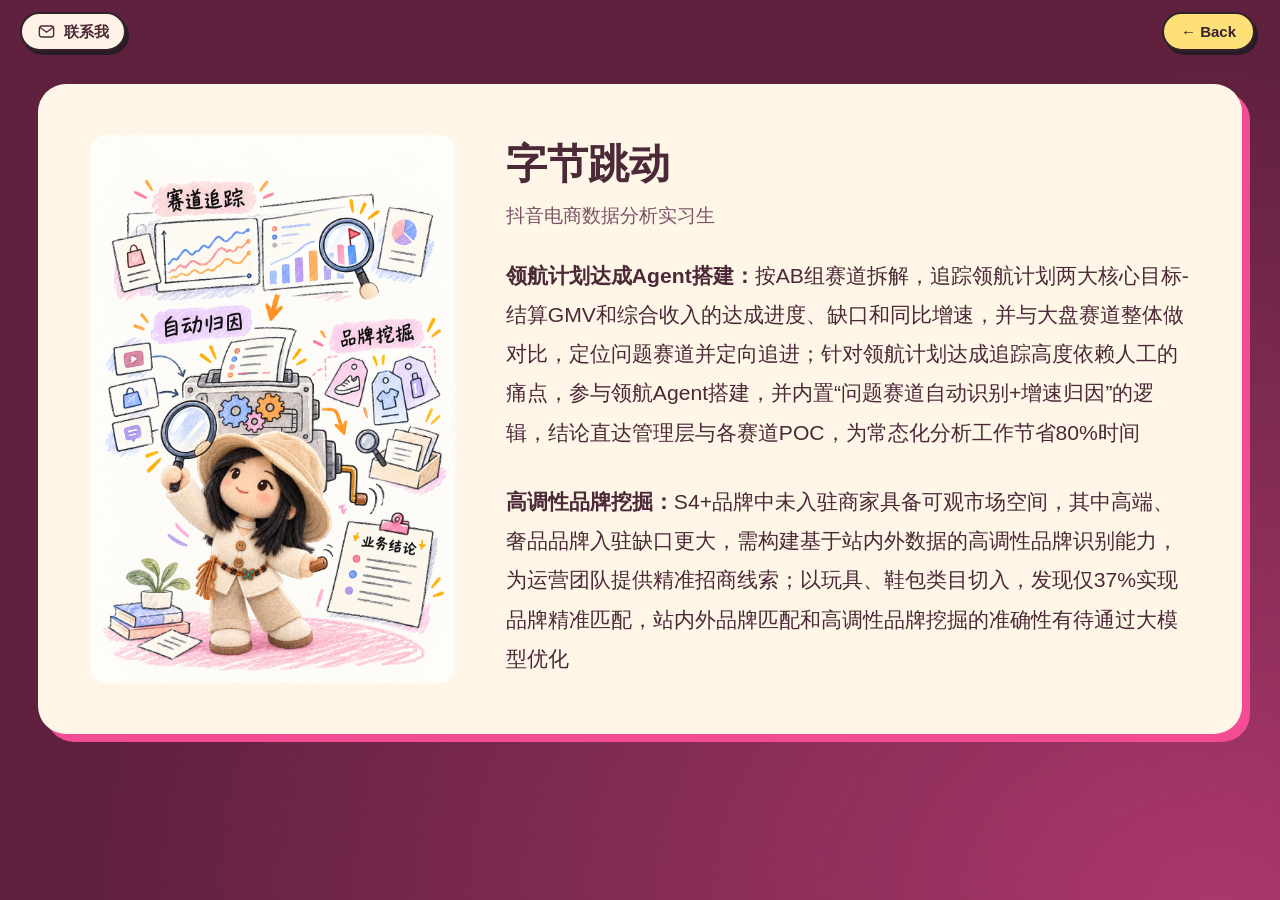
==== experience-bytedance.html @ c215eeec "Publish public portfolio website" ====
<!doctype html>
<html lang="zh-CN"><head><meta charset="utf-8"><meta name="viewport" content="width=device-width, initial-scale=1"><meta name="theme-color" content="#1d2440"><meta name="description" content="王艺潞在字节跳动的实习经历：抖音电商 · 数据分析实习生。"><title>字节跳动 · 过往实习 · 王艺潞</title><link rel="stylesheet" href="styles.css"><link rel="stylesheet" href="opening.css"><link rel="stylesheet" href="internships.css"><link rel="stylesheet" href="experience-cards.css"><link rel="stylesheet" href="illustrations.css"><link rel="stylesheet" href="journey.css"><script src="app.js?v=pink-final" defer></script><link rel="stylesheet" href="pink-theme.css?v=detail-one-screen">
  <link rel="stylesheet" href="contact.css?v=letters">
  <link rel="stylesheet" href="responsive.css">
  <script src="contact.js?v=letters" defer></script>
<link rel="stylesheet" href="detail-simple.css?v=resume-only">
</head>
<body class="experience-detail-page" data-current-section="internships" data-company="byte"><a class="island-back" href="index.html#internships" aria-label="Back：返回实习总览">← Back</a><a class="skip-link" href="#main">跳到主要内容</a>
<svg class="svg-library" xmlns="http://www.w3.org/2000/svg" aria-hidden="true"><defs>
    <symbol id="curious-star" viewBox="0 0 310 310"><path d="m150 18 30 55 58-25-13 62 59 22-51 36 26 58-64-4-22 62-35-52-59 28 2-65-62-22 54-35-25-61 65 5Z" fill="#f58540" stroke="#f9fcf4" stroke-width="12" stroke-linejoin="round"/><g fill="#f9fcf4"><ellipse cx="119" cy="133" rx="22" ry="27"/><ellipse cx="180" cy="133" rx="22" ry="27"/></g><g class="sticker-pupils" fill="#1d2440"><ellipse cx="122" cy="136" rx="10" ry="15"/><ellipse cx="177" cy="136" rx="10" ry="15"/></g><path d="M122 181q28 28 57-3" fill="none" stroke="#1d2440" stroke-width="7" stroke-linecap="round"/><path d="m97 173 9 3m89-3 9-3" stroke="#ed6964" stroke-width="8" stroke-linecap="round"/></symbol>
    <symbol id="icon-mail" viewBox="0 0 32 32"><rect x="5" y="8" width="22" height="17" rx="3"/><path d="m6 10 10 8 10-8"/></symbol>
    <symbol id="icon-file" viewBox="0 0 32 32"><path d="M9 4h10l6 6v18H9Z"/><path d="M19 4v7h6M13 17h8m-8 5h8"/></symbol>
    <symbol id="icon-idea" viewBox="0 0 100 100"><path d="M32 57C9 26 38 6 56 12c31 9 27 35 12 47l-5 13H40Z" fill="#f58540" stroke="#1d2440" stroke-width="5"/><path d="M40 78h24m-21 9h18M9 15l10 8M82 9l-7 12M86 44h12" stroke="#1d2440" stroke-width="5" stroke-linecap="round"/></symbol>
    <symbol id="icon-build" viewBox="0 0 100 100"><rect x="10" y="12" width="80" height="62" rx="12" fill="#c8c4f3" stroke="#1d2440" stroke-width="5"/><path d="M15 28h70M27 20h1m9 0h1m9 0h1M40 82h20m-10-8v8" stroke="#1d2440" stroke-width="5" stroke-linecap="round"/><path d="m38 42-12 10 12 10m24-20 12 10-12 10" fill="none" stroke="#1d2440" stroke-width="5" stroke-linecap="round" stroke-linejoin="round"/></symbol>
    <symbol id="icon-outside" viewBox="0 0 100 100"><circle cx="50" cy="50" r="37" fill="#ff9bb4" stroke="#1d2440" stroke-width="5"/><path d="m62 26-3 33-33 15 13-33Z" fill="#f9fcf4" stroke="#1d2440" stroke-width="4"/><circle cx="49" cy="50" r="5" fill="#1d2440"/></symbol>
    <symbol id="icon-study" viewBox="0 0 100 100"><path d="M50 27Q29 13 10 24v57q21-10 40 4 21-14 40-4V24Q69 13 50 27Z" fill="#c8c4f3" stroke="#1d2440" stroke-width="5" stroke-linejoin="round"/><path d="M50 27v58M21 36l17 3M21 49l17 3m24-13 17-3M62 52l17-3" stroke="#1d2440" stroke-width="4" stroke-linecap="round"/></symbol>
    <symbol id="icon-briefcase" viewBox="0 0 100 100"><rect x="9" y="28" width="82" height="59" rx="12" fill="#f58540" stroke="#1d2440" stroke-width="5"/><path d="M34 27v-8q0-6 6-6h20q6 0 6 6v8M11 48q39 23 78 0" fill="none" stroke="#1d2440" stroke-width="5" stroke-linejoin="round"/><rect x="42" y="48" width="16" height="19" rx="4" fill="#f9fcf4" stroke="#1d2440" stroke-width="4"/></symbol>
  </defs></svg>

<main id="main"><article class="detail-simple" aria-label="字节跳动实习经历"><figure><img src="assets/internship-illustrations/03-bytedance-portrait-v2.png" alt="毛绒艺潞追踪赛道、自动归因，并将分析转成业务结论" width="1024" height="1536" decoding="async"></figure><section class="detail-resume"><h1>字节跳动</h1><p class="detail-role">抖音电商数据分析实习生</p><ul>
              <li><strong>领航计划达成Agent搭建：</strong>按AB组赛道拆解，追踪领航计划两大核心目标-结算GMV和综合收入的达成进度、缺口和同比增速，并与大盘赛道整体做对比，定位问题赛道并定向追进；针对领航计划达成追踪高度依赖人工的痛点，参与领航Agent搭建，并内置“问题赛道自动识别+增速归因”的逻辑，结论直达管理层与各赛道POC，为常态化分析工作节省80%时间</li>
              <li><strong>高调性品牌挖掘：</strong>S4+品牌中未入驻商家具备可观市场空间，其中高端、奢品品牌入驻缺口更大，需构建基于站内外数据的高调性品牌识别能力，为运营团队提供精准招商线索；以玩具、鞋包类目切入，发现仅37%实现品牌精准匹配，站内外品牌匹配和高调性品牌挖掘的准确性有待通过大模型优化</li>
            </ul></section></article></main></body></html>
---- styles.css ----
:root{--navy:#1d2440;--paper:#f9fcf4;--pink:#ff9bb4;--orange:#f58540;--lavender:#c8c4f3;--ink:#262c45;--font:"PingFang SC","Hiragino Sans GB","Microsoft YaHei",sans-serif;color-scheme:light}
html,body{overflow-x:clip}
*{box-sizing:border-box}html{scroll-behavior:smooth;scroll-padding-top:24px}body{margin:0;background:var(--navy);color:var(--paper);font-family:var(--font);-webkit-font-smoothing:antialiased}body:has(dialog[open]){overflow:hidden}button,input,a{-webkit-tap-highlight-color:transparent}button,input{font:inherit}button,a{touch-action:manipulation}button{cursor:pointer}a{color:inherit;text-decoration:none}button{color:inherit}p,h1,h2,h3{margin:0}button:focus-visible,a:focus-visible,summary:focus-visible,input:focus-visible{outline:3px solid var(--orange);outline-offset:6px}::selection{background:var(--pink);color:var(--navy)}.shell{max-width:1440px;margin-inline:auto;padding-inline:6%}.skip-link{position:fixed;top:-80px;left:16px;z-index:1000;padding:12px 20px;color:var(--navy);background:var(--paper)}.skip-link:focus{top:16px}.header{height:110px;display:flex;align-items:center;justify-content:space-between;position:relative;z-index:10}.wordmark{font-size:32px;font-weight:850;letter-spacing:-2px;display:flex;align-items:center;gap:9px}.wordmark span{display:inline-block;color:var(--pink);font-size:41px;line-height:1}.desktop-nav{display:flex;align-items:center;gap:40px;font-size:15px}.desktop-nav>a:not(.nav-contact){padding:10px 0;border-bottom:1px solid transparent}.desktop-nav>a:not(.nav-contact):hover{border-color:currentColor}.nav-contact{border:1px solid #f9fcf466;border-radius:100px;padding:13px 22px;display:flex;align-items:center;gap:23px}.nav-contact:hover{color:var(--navy);background:var(--paper)}.nav-contact span{font-size:22px;line-height:1}.menu-toggle{display:none;width:46px;height:46px;border:1px solid #f9fcf466;border-radius:50%;background:transparent;align-items:center;justify-content:center;flex-direction:column;gap:6px}.menu-toggle span{height:2px;width:18px;background:var(--paper)}
.hero{min-height:700px;position:relative;display:grid;grid-template-columns:1.35fr 1fr;align-items:center;padding-top:52px;padding-bottom:92px;column-gap:25px}.hero-copy{position:relative;z-index:2}.hello{font-size:17px;display:flex;align-items:center;gap:16px;margin-bottom:24px}.hello-wave{color:var(--orange);font-size:28px}.hero h1{font-size:clamp(62px,8.7vw,125px);font-weight:850;line-height:1.18;letter-spacing:-.07em;margin-left:-.04em}.headline-line{display:block;overflow:hidden;padding-bottom:.04em}.headline-line>span{display:block;animation:headline-enter .85s cubic-bezier(.2,.75,.2,1) both}.headline-line:nth-child(2)>span{animation-delay:.1s}.hero-description{font-size:19px;line-height:1.85;margin-top:30px;color:#f9fcf4bf}.hero-next{display:inline-flex;align-items:center;gap:17px;font-size:14px;margin-top:31px}.round-arrow{display:grid;place-items:center;border:1px solid #f9fcf466;border-radius:50%;width:45px;height:45px;font-size:24px;transition:background .2s,color .2s}.hero-next:hover .round-arrow{background:var(--pink);color:var(--navy);border-color:var(--pink)}.hero-art{position:relative;height:520px;isolation:isolate;--mx:0px;--my:0px;transform:translate(var(--mx),var(--my));transition:transform .3s ease-out}.portrait-blob{position:absolute;inset:20px 12px 18px 3px;border-radius:49% 48% 43% 47% / 42% 42% 54% 56%;background:var(--pink);overflow:hidden;transform:rotate(-7deg);animation:portrait-enter 1.1s cubic-bezier(.2,.75,.2,1) both}.portrait-blob img{width:100%;height:100%;object-fit:cover;object-position:50% 62%;filter:grayscale(1) contrast(1.05);mix-blend-mode:multiply;transform:scale(1.04) rotate(4deg)}.thought-bubble{position:absolute;top:-6px;right:-9px;background:var(--paper);color:var(--navy);border:0;padding:19px 25px 15px;min-width:218px;text-align:center;transform:rotate(8deg);border-radius:45% 44% 40% 40% / 42% 43% 48% 50%;box-shadow:5px 6px 0 #10172e18;z-index:3;transition:transform .25s}.thought-bubble:after{content:"";position:absolute;left:35px;bottom:-12px;border-top:21px solid var(--paper);border-right:22px solid transparent;transform:rotate(12deg)}.thought-bubble:hover{transform:rotate(2deg) scale(1.03)}#thought-text{font-size:21px;font-weight:750;display:block;white-space:nowrap}.bubble-hint{font-size:10px;display:block;margin-top:7px;opacity:.55}.thought-bubble.pop{animation:bubble-pop .4s ease}.hand-arrow{position:absolute;left:-50px;top:72px;width:115px;height:100px;color:var(--pink);z-index:-1;transform:rotate(12deg)}.hero-spark{position:absolute;bottom:7px;left:-44px;width:132px;height:132px;color:var(--orange);transform:rotate(-9deg)}.portrait-caption{position:absolute;right:10px;bottom:-16px;font-size:13px;transform:rotate(-6deg);color:#f9fcf4af}.hero-side-note{position:absolute;right:24px;top:50%;writing-mode:vertical-rl;font-size:11px;letter-spacing:3px;color:#f9fcf460}.ticker{background:var(--pink);color:var(--navy);overflow:hidden;transform:rotate(-2.1deg) scale(1.015);position:relative;z-index:3;margin:0 -0px}.ticker-track{display:flex;width:max-content;animation:ticker 34s linear infinite}.ticker-track>span{display:flex;gap:44px;align-items:center;white-space:nowrap;padding:19px 22px;font-size:28px;font-weight:750;letter-spacing:.04em}.ticker i{font-style:normal;font-size:33px;line-height:1}
.thinking{background:var(--paper);color:var(--navy);padding:115px 0 105px;margin-top:-24px;position:relative}.thinking-intro{position:relative;margin-bottom:78px;padding-right:145px}.section-note{font-size:14px;margin-bottom:28px;color:#1d2440a8}.thinking-intro h2{font-size:clamp(38px,5vw,68px);font-weight:750;line-height:1.3;letter-spacing:-.055em}.question-mark{display:inline-block;transform:rotate(12deg);color:var(--orange)}.intro-doodle{position:absolute;right:55px;top:20px;width:130px;height:130px;color:var(--orange)}.case{display:grid;grid-template-columns:1fr 1fr;gap:8%;align-items:start}.case-playground{background:var(--pink);border-radius:35px 35px 130px 35px;padding:38px 36px 36px;position:relative;transform:rotate(-1.5deg)}.case-name{display:flex;align-items:center;gap:9px;flex-wrap:wrap}.case-flower{font-size:29px;line-height:1}.case-name h3{font-size:26px;font-weight:850;letter-spacing:-1px}.case-subtitle{display:block;flex-basis:100%;font-size:12px;margin:4px 0 0 36px}.wish{margin:31px 0 27px;font-size:clamp(16px,1.65vw,23px);font-weight:650;letter-spacing:-.05em;white-space:nowrap}.wish>span{font-size:32px;font-weight:850;vertical-align:-4px;margin-inline:3px}.demo-controls{background:#f9fcf4ab;padding:22px 22px 6px;border-radius:15px}.budget-label{display:flex;align-items:center;justify-content:space-between;font-size:13px;margin-bottom:16px}.budget-label strong{font-size:28px;letter-spacing:-1px}.unit{font-size:12px;font-weight:500;letter-spacing:0}input[type=range]{width:100%;height:5px;display:block;appearance:none;-webkit-appearance:none;background:linear-gradient(to right,var(--navy) 33.33%,#1d24402b 33.33%);border-radius:20px;cursor:ew-resize;margin:12px 0}input[type=range]::-webkit-slider-thumb{appearance:none;width:20px;height:20px;border-radius:50%;background:var(--navy);border:3px solid var(--paper)}input[type=range]::-moz-range-thumb{width:14px;height:14px;border-radius:50%;background:var(--navy);border:3px solid var(--paper)}.budget-scale{display:flex;justify-content:space-between;font-size:10px;color:#1d24408c;margin-top:14px}.weather-switch{display:flex;align-items:center;justify-content:space-between;min-height:65px;margin-top:13px;border-top:1px solid #1d244025;position:relative;cursor:pointer;font-size:12px}.weather-switch>span:first-child>span{font-size:19px;vertical-align:-1px;margin-right:5px}.weather-switch input{position:absolute;right:0;opacity:0;width:40px;height:24px;margin:0}.switch-track{width:37px;height:22px;display:block;background:#1d244033;border-radius:20px;position:relative;pointer-events:none}.switch-track:before{content:"";height:16px;width:16px;border-radius:50%;background:var(--paper);position:absolute;left:3px;top:3px;transition:transform .2s}.weather-switch input:checked+.switch-track{background:var(--navy)}.weather-switch input:checked+.switch-track:before{transform:translateX(15px)}.weather-switch input:focus-visible+.switch-track{outline:3px solid var(--orange);outline-offset:3px}.route{display:flex;flex-direction:column;position:relative;min-height:201px;margin-top:25px;gap:17px}.route:before{content:"";position:absolute;top:16px;bottom:18px;left:17px;border-left:1.5px dashed #1d244066}.route-stop{display:flex;align-items:center;gap:15px;position:relative}.stop-symbol{background:var(--navy);color:var(--paper);height:36px;width:36px;flex:none;display:grid;place-items:center;border-radius:50%;font-size:17px}.stop-info{display:flex;justify-content:space-between;align-items:center;flex:1;gap:5px}.stop-info strong{font-size:14px;font-weight:650}.stop-info span{font-size:11px;white-space:nowrap;color:#1d2440b3}.route-updated{animation:route-update .35s ease-out}.route-result{display:inline-block;background:var(--navy);color:var(--paper);font-size:11px;padding:10px 14px;border-radius:50px;margin-top:1px;line-height:1.6}.demo-note{font-size:10px;line-height:1.8;color:#1d244099;margin-top:19px;max-width:290px}.case-story{padding:4px 0}.case-context{font-size:12px;color:#1d24408c;margin-bottom:20px}.case-story>h3{font-size:clamp(32px,3.4vw,46px);font-weight:750;line-height:1.28;letter-spacing:-.06em;margin-bottom:25px}.case-summary{font-size:14px;color:#1d2440b3;line-height:1.95;max-width:430px}.story-steps{margin:27px 0 28px}.story-steps details{border-bottom:1px solid #1d244028}.story-steps summary{display:flex;align-items:center;gap:13px;min-height:62px;list-style:none;cursor:pointer;font-size:15px;font-weight:650}.story-steps summary::-webkit-details-marker{display:none}.step-dot{width:9px;height:9px;background:var(--orange);border-radius:50%;flex:none}.story-steps details:nth-child(2) .step-dot{background:#ab95d6}.story-steps details:nth-child(3) .step-dot{background:#ea7b9a}.expand-icon{position:relative;width:14px;height:14px;margin-left:auto}.expand-icon:before,.expand-icon:after{content:"";position:absolute;background:var(--navy);top:6px;left:0;width:14px;height:1.5px}.expand-icon:after{transform:rotate(90deg);transition:transform .2s}details[open] .expand-icon:after{transform:rotate(0)}.detail-body{padding:0 16px 23px 22px;font-size:12px;line-height:1.9;color:#1d2440ad}.detail-body p+p{margin-top:13px}.detail-takeaway{border-left:2px solid var(--orange);padding-left:12px}.text-link{display:inline-flex;gap:36px;align-items:center;font-size:13px;border-bottom:1px solid var(--navy);padding-bottom:7px}.text-link span{font-size:20px}.draft-note{font-size:10px;line-height:1.8;color:#1d244080;margin-top:20px}
.outside{padding-top:90px;padding-bottom:85px}.outside-heading{display:flex;justify-content:space-between;align-items:end;margin-bottom:42px}.outside-heading h2{font-size:clamp(33px,4.1vw,56px);font-weight:750;line-height:1.3;letter-spacing:-.05em}.outside-heading p{font-size:13px;line-height:1.8;color:#f9fcf499;padding-bottom:7px}.interest-list{display:grid;grid-template-columns:1.15fr 1fr 1fr;gap:22px}.interest{border:0;color:var(--navy);display:flex;align-items:flex-start;flex-direction:column;text-align:left;min-height:265px;padding:21px 25px 25px;border-radius:10px;transition:transform .25s}.interest:hover{transform:translateY(-8px) rotate(1deg)}.interest svg{align-self:center;width:90%;height:145px;margin-bottom:8px}.interest-rowing{background:var(--lavender);transform:rotate(-2deg)}.interest-climb{background:var(--orange);border-radius:100px 100px 10px 10px;transform:rotate(2deg)}.interest-bike{background:var(--pink);transform:rotate(-2deg)}.interest>span{font-size:20px;font-weight:700;letter-spacing:-.7px;white-space:nowrap}.interest small{font-size:10px;display:flex;justify-content:space-between;align-items:center;width:100%;margin-top:12px}.interest small span{font-size:18px}.outside-note{font-size:11px;color:#f9fcf46b;margin-top:29px}
.contact{background:var(--pink);color:var(--navy);padding:57px 0 0;border-radius:45px 45px 0 0}.contact-top{display:flex;justify-content:space-between;align-items:center;font-size:14px}.resume-link{display:flex;align-items:center;gap:32px;border-bottom:1px solid var(--navy);padding-bottom:6px;font-size:12px}.resume-link span{font-size:18px}.contact-main{display:flex;align-items:center;justify-content:space-between;margin-top:36px}.contact-main h2{font-size:clamp(56px,8.9vw,125px);font-weight:850;line-height:1.12;letter-spacing:-.07em}.contact-orb{display:grid;place-items:center;width:160px;height:160px;background:var(--navy);color:var(--pink);border-radius:50%;font-size:90px;line-height:1;transition:transform .25s}.contact-orb:hover{transform:rotate(45deg)}.contact-bottom{display:flex;align-items:center;gap:22px;flex-wrap:wrap;margin:32px 0 60px}.contact-bottom>a{font-size:clamp(16px,2vw,26px);letter-spacing:-.8px}.contact-bottom>button{padding:6px 12px;border:1px solid #1d24404d;border-radius:30px;background:transparent;font-size:10px}.contact-bottom>button:hover{background:var(--navy);color:var(--pink)}.copy-status{font-size:11px}.footer-meta{border-top:1px solid #1d244033;display:flex;align-items:center;justify-content:space-between;gap:16px;padding-block:25px;font-size:10px;color:#1d2440a6}.footer-meta>a:first-child{font-size:15px;font-weight:700;color:var(--navy)}.footer-meta>a:first-child span{margin-left:5px}.footer-meta>a:last-child:hover{text-decoration:underline}
dialog{color:var(--navy);border:0;padding:0}dialog::backdrop{background:#11182dbd;backdrop-filter:blur(6px)}.menu-dialog{width:100%;max-width:none;height:100dvh;max-height:none;background:var(--pink);margin:0}.menu-inner{padding:28px 7%}.menu-top{display:flex;justify-content:space-between;align-items:center;font-size:28px;font-weight:800}.close-dialog{background:none;border:1px solid #1d24405c;border-radius:50%;width:44px;height:44px;display:grid;place-items:center;font-size:31px;font-weight:300;line-height:1}.menu-dialog nav{display:flex;flex-direction:column;gap:30px;margin-top:90px;font-size:38px;font-weight:750;letter-spacing:-2px}.menu-dialog nav a{width:fit-content}.menu-dialog nav a:last-child{font-size:18px;font-weight:500;letter-spacing:0;margin-top:25px}.interest-dialog{max-width:480px;width:calc(100% - 40px);border-radius:20px;background:var(--paper);padding:45px 36px}.interest-dialog .close-dialog{position:absolute;right:18px;top:18px;width:32px;height:32px;font-size:25px}.dialog-flower{display:block;color:var(--orange);font-size:58px;margin-bottom:20px}.interest-dialog h2{font-size:29px;letter-spacing:-1px;margin-bottom:20px}.interest-dialog>p{font-size:14px;line-height:1.9;color:#1d2440bd}.interest-dialog .dialog-note{font-size:11px;color:#1d244077;margin-top:25px}
@keyframes headline-enter{from{transform:translateY(110%)}to{transform:translateY(0)}}@keyframes portrait-enter{from{opacity:0;transform:rotate(4deg) scale(.9)}to{opacity:1;transform:rotate(-7deg) scale(1)}}@keyframes ticker{to{transform:translateX(-33.33333%)}}@keyframes bubble-pop{50%{transform:rotate(0deg) scale(1.07)}}@keyframes route-update{from{opacity:.3;transform:translateY(6px)}to{opacity:1;transform:translateY(0)}}
@media(min-width:1440px){.hero{min-height:760px}.hero-art{height:555px}.portrait-blob{inset:20px 20px 18px}.hero-side-note{right:20px}.thinking{padding-top:135px}}
@media(max-width:1050px){.shell{padding-inline:5%}.header{height:90px}.desktop-nav{gap:26px}.hero{grid-template-columns:1.3fr 1fr;min-height:610px;padding-top:45px;padding-bottom:75px;gap:15px}.hero h1{font-size:8.6vw}.hero-art{height:430px}.hero-description{font-size:16px}.thought-bubble{top:0;right:-4px;min-width:180px;padding:17px 19px 13px}#thought-text{font-size:17px}.bubble-hint{font-size:9px}.hero-spark{width:105px;height:105px;left:-23px}.hero-side-note{display:none}.hand-arrow{width:90px;left:-30px}.portrait-caption{font-size:11px;right:0}.case{gap:6%}.case-playground{padding:30px 25px 30px;border-bottom-right-radius:90px}.case-subtitle{font-size:10px}.case-summary{font-size:13px}.thinking-intro{margin-bottom:60px}.interest-list{gap:18px}.interest{padding:17px 19px 20px;min-height:230px}.interest svg{height:125px}.interest>span{font-size:17px}.contact-orb{height:135px;width:135px;font-size:78px}}
@media(max-width:760px){.header{height:84px}.wordmark{font-size:27px}.wordmark span{font-size:35px}.desktop-nav{display:none}.menu-toggle{display:flex}.hero{grid-template-columns:1fr;min-height:0;padding-top:32px;padding-bottom:70px}.hello{font-size:13px;margin-bottom:16px;gap:10px}.hello-wave{font-size:23px}.hero h1{font-size:clamp(57px,11.9vw,90px);line-height:1.2;letter-spacing:-.07em}.hero-description{font-size:15px;margin-top:22px;line-height:1.8}.hero-next{margin-top:22px;font-size:12px;gap:12px}.round-arrow{height:38px;width:38px;font-size:20px}.hero-art{height:390px;width:min(80%,340px);margin:47px auto 0;transform:none!important}.portrait-blob{inset:12px 11px 15px 0}.thought-bubble{right:-25px;top:2px}.hero-spark{width:93px;height:93px;left:-28px;bottom:11px}.portrait-caption{font-size:10px;bottom:-10px}.hand-arrow{left:-45px;top:58px}.ticker-track>span{font-size:21px;padding-block:15px;gap:30px}.ticker i{font-size:26px}.thinking{padding-top:95px;padding-bottom:75px;margin-top:-15px}.thinking-intro{padding-right:0;margin-bottom:43px}.section-note{font-size:11px;margin-bottom:20px}.thinking-intro h2{font-size:clamp(32px,7vw,48px);line-height:1.35}.intro-doodle{width:72px;height:72px;right:2px;top:-5px;opacity:.8}.case{grid-template-columns:1fr;gap:45px}.case-playground{max-width:490px;width:96%;margin-inline:auto;padding:28px 28px 30px;transform:rotate(-1deg)}.case-name h3{font-size:26px}.case-subtitle{font-size:11px}.wish{font-size:20px;margin-top:25px}.case-story{padding:0 3%}.case-context{font-size:11px}.case-story>h3{font-size:37px;line-height:1.3;letter-spacing:-.05em}.case-story>h3 br:nth-of-type(1){display:none}.case-summary{font-size:14px;max-width:none}.detail-body{font-size:13px}.story-steps summary{font-size:15px;min-height:63px}.draft-note{font-size:10px}.outside{padding-top:65px;padding-bottom:65px}.outside-heading{display:block;margin-bottom:35px}.outside-heading h2{font-size:36px}.outside-heading p{margin-top:20px;font-size:12px}.outside-heading p br{display:none}.interest-list{grid-template-columns:1fr;gap:25px;padding-inline:4%}.interest{min-height:190px;position:relative;padding:30px 23px;justify-content:end;overflow:hidden}.interest>span{font-size:23px;max-width:55%;white-space:normal;line-height:1.4}.interest small{width:54%;font-size:10px}.interest svg{position:absolute;right:5px;top:8px;width:43%;height:150px;opacity:.8}.interest-climb{border-radius:15px 85px 15px 15px}.outside-note{font-size:10px;padding-left:4%}.contact{padding-top:36px;border-radius:28px 28px 0 0}.contact-top{font-size:11px;gap:15px}.resume-link{font-size:10px;gap:14px;flex:none}.contact-main{margin-top:32px;gap:10px}.contact-main h2{font-size:clamp(51px,11.5vw,80px)}.contact-orb{width:83px;height:83px;font-size:52px;flex:none}.contact-bottom{gap:13px;margin:28px 0 39px}.contact-bottom>a{font-size:17px;letter-spacing:-.5px}.contact-bottom>button{font-size:9px}.copy-status{font-size:10px}.footer-meta{font-size:9px;flex-wrap:wrap;padding-block:20px}.footer-meta>a:first-child{font-size:12px}.footer-meta>span{order:3;flex-basis:100%}.footer-meta>a:last-child{margin-left:auto}.menu-dialog nav{font-size:35px}.interest-dialog{padding:38px 28px}.interest-dialog h2{font-size:25px}}
@media(max-width:360px){.hero h1{font-size:11.7vw}.wish{font-size:17px}.case-playground{padding:25px 20px}.hero-art{height:350px;width:78%}.thought-bubble{min-width:170px;right:-35px}#thought-text{font-size:16px}.contact-main h2{font-size:46px}.contact-orb{width:69px;height:69px;font-size:43px}.thinking-intro h2{font-size:30px}.intro-doodle{width:55px;height:55px}.stop-info strong{font-size:12px}.stop-info span{font-size:10px}.interest>span{font-size:20px}}
@media(prefers-reduced-motion:reduce){html{scroll-behavior:auto}*,*:before,*:after{animation:none!important;transition:none!important}.hero-art{transform:none!important}}
---- opening.css ----
/* The opening and full-screen directory follow the supplied visual references. */
.sr-only{position:absolute!important;width:1px;height:1px;padding:0;margin:-1px;overflow:hidden;clip:rect(0,0,0,0);white-space:nowrap;border:0}
.svg-library{position:absolute;width:0;height:0;overflow:hidden}
.header{height:114px;max-width:none;padding-inline:2.2%;gap:20px}
.wordmark{display:block;font-family:Arial,"PingFang SC",sans-serif;font-size:43px;line-height:1;font-weight:850;letter-spacing:-2.5px;color:var(--pink)}
.header-actions{display:flex;align-items:center;gap:13px}
.menu-toggle,.menu-close{display:flex;align-items:center;justify-content:center;flex-direction:column;flex:none;gap:4px;width:57px;height:57px;background:var(--paper);color:var(--navy);border:0;border-radius:50%}
.menu-toggle span{width:16px;height:2px;background:var(--navy)}
.menu-toggle:hover{transform:rotate(90deg)}
.menu-toggle,.menu-close,.nav-resume{transition:transform .25s,background .25s}
.nav-resume{display:grid;place-items:center;min-width:146px;height:57px;padding:0 28px;border-radius:100px;background:var(--paper);color:var(--navy);font-size:17px;font-weight:650;letter-spacing:-.6px}
.nav-resume:hover{background:var(--pink);transform:rotate(-3deg)}
.hero{display:block;position:relative;min-height:600px;height:calc(100svh - 114px);padding:0;margin:0;overflow:hidden}
.hero-stage{position:absolute;inset:0 0 90px;display:grid;place-items:center;isolation:isolate}
.hero h1{font-family:Arial,"Helvetica Neue",sans-serif;font-weight:800;font-size:clamp(200px,28vw,530px);letter-spacing:-.085em;line-height:1;margin:0 0 0 -.06em;color:var(--pink);transform:rotate(-2deg);user-select:none;animation:about-enter .85s cubic-bezier(.2,.8,.2,1) both}
.sticker-button{position:absolute;left:54%;top:50%;width:clamp(230px,27vw,430px);aspect-ratio:1;border:0;background:none;padding:0;transform:translate(-50%,-50%) rotate(var(--sticker-lean,-11deg));filter:drop-shadow(0 5px 0 #12182b20);transition:transform .3s ease-out;animation:sticker-enter .85s cubic-bezier(.2,.8,.2,1) both}
.sticker-button:focus-visible{outline-offset:0;border-radius:45%}
.sticker-svg{display:block;width:100%;height:100%;overflow:visible}
.sticker-pupils{transform:translate(var(--eye-x,0px),var(--eye-y,0px))}
.sticker-button.is-waving{animation:sticker-wave .65s ease-in-out}
.sticker-greeting{position:absolute;top:calc(50% - 230px);left:59%;background:var(--paper);color:var(--navy);padding:18px 25px;border-radius:50px;font-size:16px;font-weight:650;transform:translateY(12px) rotate(6deg);opacity:0;pointer-events:none;transition:transform .25s,opacity .25s;max-width:300px;white-space:nowrap}
.sticker-greeting:after{content:"";position:absolute;left:25px;bottom:-14px;border-top:20px solid var(--paper);border-right:20px solid transparent}
.sticker-greeting.is-visible{opacity:1;transform:translateY(0) rotate(6deg)}
.latest-card{position:absolute;left:-16px;bottom:-56px;width:245px;padding:10px;transform:rotate(-12deg);transform-origin:20% 100%;z-index:3;transition:transform .3s}
.latest-card:hover{transform:rotate(-5deg) translateY(-10px)}
.latest-label{display:inline-block;margin:0 0 11px 55px;padding:11px 20px;background:var(--pink);color:var(--navy);border-radius:50px;font-size:14px;font-weight:700}
.latest-caption{display:block;font-size:11px;white-space:nowrap;margin:0 0 13px 36px}
.latest-visual{display:block;position:relative;height:156px;background:var(--lavender);color:var(--navy);border-radius:8px 25px 8px 8px;overflow:hidden;padding:10px 15px}
.latest-visual>svg{display:block;width:100%;height:95px}
.latest-visual>strong{font-size:19px;font-weight:800;display:flex;justify-content:space-between;gap:20px}
.card-fold{position:absolute;right:0;top:0;width:30px;height:30px;background:var(--paper);clip-path:polygon(0 0,100% 100%,0 100%);transform:rotate(180deg);filter:drop-shadow(-4px 3px 2px #1d244055)}
.hero-down{position:absolute;left:50%;bottom:37px;transform:translateX(-50%);width:45px;height:45px;display:grid;place-items:center}
.hero-down svg{width:26px;height:20px;transition:transform .2s}
.hero-down:hover svg{transform:translateY(5px)}
.hero-quick-links{position:absolute;bottom:37px;right:2.2%;display:flex;gap:10px}
.hero-quick-links a{height:49px;width:49px;display:grid;place-items:center;border:1px solid #616c9b88;border-radius:50%;transition:background .2s,color .2s}
.hero-quick-links a:hover{background:var(--pink);color:var(--navy)}
.hero-quick-links svg{height:25px;width:25px;fill:none;stroke:currentColor;stroke-width:1.8;stroke-linecap:round;stroke-linejoin:round}
body .thinking{margin-top:0;padding-top:105px}
#work,#about{scroll-margin-top:40px}

/* Directory: a large sticker on the left, generous linked rows on the right. */
.menu-dialog{background:#292929;color:var(--paper);overflow:hidden;width:100vw;height:100dvh;max-width:none;max-height:none;margin:0;padding:0;isolation:isolate}
.menu-dialog::backdrop{background:#292929}
.menu-header{position:absolute;top:0;left:0;right:0;z-index:5;height:114px;padding:0 2.2%;display:flex;align-items:center;justify-content:space-between;gap:20px}
.menu-close{font-size:32px;font-weight:400;line-height:1;padding:0}
.menu-close:hover{transform:rotate(90deg)}
.menu-character{position:absolute;inset:0 50% 0 0;pointer-events:none;z-index:-1}
.menu-sticker{position:absolute;width:min(57vw,900px);height:auto;left:-13vw;bottom:-20vh;transform:rotate(var(--menu-lean,-28deg));transition:transform .6s cubic-bezier(.2,.8,.2,1)}
.menu-speech{position:absolute;left:14vw;top:18vh;min-width:235px;max-width:300px;padding:30px 32px;border-radius:47% 40% 46% 36% / 42% 49% 40% 51%;background:var(--paper);color:#292929;transform:rotate(-5deg);font-size:22px;font-weight:750;text-align:center;white-space:nowrap}
.menu-speech:after{content:"";position:absolute;left:30px;bottom:-20px;border-top:30px solid var(--paper);border-right:28px solid transparent;transform:rotate(12deg)}
.menu-dialog .menu-navigation{position:relative;display:block;margin:130px 4.5% 100px 47%;padding:0;font-size:inherit;font-weight:inherit;letter-spacing:normal}
.menu-navigation .menu-row{position:relative;width:100%;min-height:100px;height:calc((100dvh - 245px)/5);max-height:150px;display:flex;align-items:center;gap:8%;margin:0;padding:0 2% 0 1%;border-top:1px solid #ffffff18;font-weight:700;isolation:isolate}
.menu-navigation .menu-row:last-child{font-size:inherit;letter-spacing:normal;margin:0;border-bottom:1px solid #ffffff18}
.menu-row:before{content:"";position:absolute;inset:1px -4.2% -1px -7%;border-radius:100px;background:var(--paper);z-index:-1;opacity:0;transform:scale(.98,.8) rotate(.5deg);transition:transform .25s,opacity .2s}
.menu-row.is-preview:before{opacity:1;transform:scale(1,1) rotate(.5deg)}
.menu-number{font-size:17px;font-weight:500;color:#b3b3af;flex:none;min-width:40px;transition:color .2s}
.menu-name{font-size:clamp(42px,5vw,90px);letter-spacing:-.065em;line-height:1.2;white-space:nowrap;transition:color .2s,transform .25s}
.menu-row.is-current .menu-name{color:var(--pink)}
.menu-row.is-preview .menu-name{color:var(--pink);transform:translateX(5px)}
.menu-row.is-preview .menu-number{color:var(--navy)}
.menu-object{position:absolute;right:0;top:50%;width:clamp(90px,10vw,160px);height:clamp(90px,10vw,160px);transform:translate(8%,-50%) rotate(12deg) scale(.7);opacity:0;z-index:-1;overflow:visible;transition:opacity .2s,transform .3s cubic-bezier(.2,.8,.2,1)}
.menu-row.is-preview .menu-object{transform:translate(8%,-50%) rotate(12deg) scale(1);opacity:1}
.menu-object-star{width:130px;height:130px}
.menu-download{display:grid;place-items:center;margin-left:auto;margin-right:0;border:1px solid #ffffff55;border-radius:50%;width:56px;height:56px;font-size:32px;font-weight:400}
.menu-row.is-preview .menu-download{border-color:#1d244055;color:var(--navy)}
.menu-footer{position:absolute;left:47%;right:4.5%;bottom:27px;display:flex;align-items:center;justify-content:space-between;gap:15px;font-size:11px;color:#a2a29e}
.menu-footer a:hover{color:var(--pink)}
.menu-dialog[open] .menu-row{animation:directory-enter .45s cubic-bezier(.2,.8,.2,1) both}
.menu-dialog[open] .menu-row:nth-child(2){animation-delay:.04s}.menu-dialog[open] .menu-row:nth-child(3){animation-delay:.08s}.menu-dialog[open] .menu-row:nth-child(4){animation-delay:.12s}.menu-dialog[open] .menu-row:nth-child(5){animation-delay:.16s}
@keyframes about-enter{from{opacity:0;transform:translateY(30px) rotate(-3deg)}to{opacity:1;transform:translateY(0) rotate(-2deg)}}
@keyframes sticker-enter{from{opacity:0;transform:translate(-50%,-38%) rotate(7deg) scale(.8)}to{opacity:1;transform:translate(-50%,-50%) rotate(-11deg) scale(1)}}
@keyframes sticker-wave{0%,100%{transform:translate(-50%,-50%) rotate(-11deg)}25%{transform:translate(-50%,-55%) rotate(7deg)}60%{transform:translate(-50%,-48%) rotate(-20deg)}}
@keyframes directory-enter{from{opacity:0;transform:translateX(35px)}to{opacity:1;transform:translateX(0)}}

@media(min-width:1700px){.header,.menu-header{height:120px}.hero{height:calc(100svh - 120px)}.wordmark{font-size:54px}.menu-toggle,.menu-close,.nav-resume{height:65px}.menu-toggle,.menu-close{width:65px}.nav-resume{font-size:20px}.menu-dialog .menu-navigation{margin-top:130px}.menu-navigation .menu-row{height:calc((100dvh - 245px)/5)}.hero-stage{bottom:100px}.hero-quick-links a{width:61px;height:61px}.hero-quick-links{bottom:45px;gap:14px}.hero-down{bottom:45px}.latest-card{width:300px;bottom:-50px}.latest-visual{height:180px}.latest-visual>svg{height:110px}}
@media(max-width:1050px){.header,.menu-header{height:95px;padding-inline:3%}.wordmark{font-size:36px}.menu-toggle,.menu-close{width:50px;height:50px}.nav-resume{min-width:125px;height:50px;font-size:15px}.hero{min-height:570px;height:calc(100svh - 95px)}.hero-stage{inset:0 0 70px}.hero h1{font-size:30vw}.sticker-button{width:30vw;min-width:240px}.sticker-greeting{top:calc(50% - 170px);left:55%;font-size:14px}.latest-card{width:210px;bottom:-55px}.latest-visual{height:140px}.latest-visual>svg{height:80px}.latest-label{font-size:12px}.latest-caption{font-size:10px}.hero-quick-links{right:3%;bottom:25px;gap:8px}.hero-quick-links a{height:43px;width:43px}.hero-down{bottom:25px}.menu-dialog .menu-navigation{margin:120px 5% 80px 43%}.menu-navigation .menu-row{height:calc((100dvh - 225px)/5);min-height:86px;gap:6%}.menu-number{font-size:13px;min-width:28px}.menu-name{font-size:5vw}.menu-speech{left:10vw;top:19vh;min-width:190px;max-width:240px;font-size:17px;padding:25px}.menu-sticker{width:65vw;left:-19vw;bottom:-12vh}.menu-footer{left:43%;right:5%;font-size:10px}.menu-download{height:44px;width:44px;font-size:27px}.menu-object{width:105px;height:105px}}
@media(max-width:760px){.header,.menu-header{height:90px;padding-inline:6%}.wordmark{font-size:30px;letter-spacing:-1.7px}.header-actions{gap:8px}.menu-toggle,.menu-close{width:43px;height:43px}.nav-resume{min-width:100px;height:43px;padding:0 18px;font-size:12px}.menu-toggle span{width:14px}.hero{height:calc(100svh - 90px);min-height:540px;padding:0}.hero-stage{inset:0 0 70px}.hero h1{font-size:36vw;letter-spacing:-.09em}.sticker-button{left:53%;top:50%;width:43vw;min-width:170px;max-width:240px}.sticker-greeting{left:35%;top:calc(50% - 145px);font-size:12px;padding:14px 19px;max-width:230px}.latest-card{left:-13px;bottom:-50px;width:170px}.latest-label{font-size:11px;padding:9px 15px;margin-bottom:8px}.latest-caption{font-size:8px;margin-bottom:10px}.latest-visual{height:120px;padding:6px 12px}.latest-visual>svg{height:72px}.latest-visual>strong{font-size:15px}.hero-down{bottom:30px;left:56%;width:32px}.hero-down svg{width:22px}.hero-quick-links{bottom:28px;right:5%;gap:7px}.hero-quick-links a{height:34px;width:34px}.hero-quick-links svg{height:19px;width:19px}.hero-quick-links a:nth-child(2){display:none}body .thinking{padding-top:75px}.menu-dialog .menu-navigation{margin:210px 8% 125px 11%}.menu-navigation .menu-row{height:calc((100dvh - 350px)/5);min-height:67px;max-height:95px;gap:9%;padding-left:3%}.menu-number{font-size:12px;min-width:24px}.menu-name{font-size:clamp(29px,8vw,43px);letter-spacing:-1.6px}.menu-row:before{inset:0 -4% 0 -5%}.menu-object,.menu-object-star{width:82px;height:82px;right:0}.menu-row.is-preview .menu-object{opacity:.7;transform:translate(13%,-50%) rotate(12deg) scale(.95)}.menu-character{inset:0;z-index:-1}.menu-speech{left:10%;top:113px;font-size:15px;min-width:180px;padding:18px 23px;max-width:230px}.menu-speech:after{border-top-width:20px;bottom:-13px;border-right-width:20px}.menu-sticker{width:310px;left:-110px;bottom:-140px;opacity:.9}.menu-footer{left:auto;right:8%;bottom:25px;flex-direction:column;gap:9px;align-items:end;font-size:10px}.menu-download{height:37px;width:37px;font-size:23px}.menu-close{font-size:28px}}
@media(max-width:380px){.wordmark{font-size:26px}.header,.menu-header{padding-inline:5%;gap:10px}.nav-resume{min-width:88px;padding-inline:14px;font-size:11px}.menu-toggle,.menu-close{width:39px;height:39px}.nav-resume{height:39px}.hero h1{font-size:36.5vw}.hero-down{left:57%}.hero-quick-links a{width:30px;height:30px}.hero-quick-links{gap:5px}.latest-card{width:150px}.latest-caption{font-size:7px}.menu-name{font-size:29px}.menu-dialog .menu-navigation{margin-left:9%;margin-right:7%}.menu-navigation .menu-row{gap:7%}.menu-object,.menu-object-star{width:70px;height:70px}.menu-footer{right:7%}}
@media(max-height:700px) and (min-width:761px){.header,.menu-header{height:90px}.hero{height:calc(100svh - 90px);min-height:470px}.hero-stage{inset:0 0 50px}.hero h1{font-size:min(27vw,350px)}.sticker-button{width:min(25vw,320px)}.menu-dialog .menu-navigation{margin-top:100px;margin-bottom:60px}.menu-navigation .menu-row{min-height:65px;height:calc((100dvh - 170px)/5)}.menu-name{font-size:min(5vw,60px)}.menu-footer{bottom:15px}.menu-speech{top:19vh}.menu-sticker{bottom:-30vh}.hero-quick-links,.hero-down{bottom:20px}}
@media(prefers-reduced-motion:reduce){.hero h1,.sticker-button,.menu-dialog[open] .menu-row{animation:none!important}.sticker-button{transform:translate(-50%,-50%) rotate(-11deg)!important}.sticker-pupils{transform:none}.menu-sticker{transition:none}}
---- internships.css ----
/* Four familiar chapters; experience gets the first full editorial treatment. */
html{scroll-padding-top:0}
.education{background:var(--paper);color:var(--navy);padding-block:75px}
.education-head{display:flex;align-items:baseline;justify-content:space-between;gap:20px;margin-bottom:32px}
.education h2{font-size:38px;font-weight:750;letter-spacing:-1.8px}
.education-head>span{font-size:12px;color:#1d24408c}
.education-list{display:grid;grid-template-columns:1fr 1fr;gap:60px}
.education-school{border-top:1px solid #1d244033;padding-top:23px}
.education-school h3{font-size:22px;letter-spacing:-.7px;font-weight:650}
.education-school p{font-size:13px;line-height:1.9;color:#1d24409e;margin-top:12px}
.education-school time{font-size:12px;display:block;margin-top:17px}

.experience{position:relative;background:var(--navy);color:var(--paper)}
.experience-heading{position:relative;padding-top:86px;padding-bottom:65px}
.experience-overline{display:flex;justify-content:space-between;gap:25px;font-size:14px}
.experience-overline>span:last-child{font-size:12px;color:#f9fcf480}
.experience-heading h2{font-family:Arial,"Helvetica Neue",sans-serif;font-size:clamp(75px,15.7vw,225px);font-weight:750;letter-spacing:-.075em;line-height:1.1;color:var(--pink);margin:28px 0 24px -.04em;white-space:nowrap}
.experience-intro{display:flex;justify-content:space-between;align-items:end;gap:30px}
.experience-intro p{font-size:clamp(21px,2.3vw,32px);line-height:1.6;letter-spacing:-1px;font-weight:550}
.experience-intro>span{font-size:12px;line-height:1.9;color:#f9fcf499;text-align:right}
.experience-nav{position:sticky;top:0;z-index:8;background:var(--navy);border-bottom:1px solid #f9fcf425}
.experience-nav-inner{display:flex;align-items:center;justify-content:space-between;gap:15px;min-height:76px}
.experience-company-links{display:flex;align-items:center;gap:10px}
.experience-company-links a{display:flex;align-items:center;gap:13px;padding:10px 20px;border:1px solid #f9fcf43b;border-radius:100px;font-size:13px;white-space:nowrap;transition:background .2s,color .2s}
.experience-company-links a small{font-family:Arial,sans-serif;font-size:10px;opacity:.6}
.experience-company-links a:hover,.experience-company-links a[aria-current]{background:var(--pink);color:var(--navy);border-color:var(--pink)}
.experience-menu{display:flex;align-items:center;gap:14px;background:none;border:0;padding:12px 0 12px 20px;font-size:12px;white-space:nowrap}
.experience-menu>span{font-size:20px;line-height:1}
.experience-chapters{padding:0 0 70px}
.exp-entry{color:var(--navy);position:relative;scroll-margin-top:75px}
.exp-entry--byte{background:var(--pink);border-radius:55px 55px 0 0}
.exp-entry--kwai{background:var(--orange)}
.exp-entry--cicc{background:var(--lavender);border-radius:0 0 55px 55px}
.exp-entry-inner{padding-top:65px;padding-bottom:65px}
.exp-company-heading{display:flex;justify-content:space-between;align-items:baseline;gap:25px;padding-bottom:27px;border-bottom:1px solid #1d244030}
.exp-company-heading h3{font-size:clamp(44px,6.8vw,88px);font-weight:800;letter-spacing:-.06em;line-height:1.2}
.exp-company-heading h3 span{font-family:Arial,sans-serif;font-size:14px;font-weight:550;letter-spacing:-.2px;display:inline-block;margin-left:12px;vertical-align:middle}
.exp-date{display:flex;flex-direction:column;align-items:end;gap:8px;font-size:13px;flex:none}
.exp-date span{font-size:11px;color:#1d24409e}
.exp-entry-content{display:grid;grid-template-columns:.95fr 1.05fr;gap:9%;padding-top:43px;align-items:start}
.exp-poster{position:relative;min-width:0;padding-top:10px}
.exp-illustration{width:min(100%,340px);height:220px;display:block;margin:0 auto 8px;overflow:visible;transform:rotate(-6deg);transition:transform .35s cubic-bezier(.2,.8,.2,1)}
.exp-entry--kwai .exp-illustration{transform:rotate(5deg)}
.exp-entry--cicc .exp-illustration{transform:rotate(-5deg)}
.exp-entry:has(details[open]) .exp-illustration{transform:rotate(1deg) translateY(-6px)}
.exp-result{display:flex;align-items:center;gap:24px;padding:20px 0 0;max-width:380px;margin:auto}
.exp-result strong{font-family:Arial,"PingFang SC",sans-serif;font-size:68px;letter-spacing:-4px;line-height:1;font-weight:750;white-space:nowrap}
.exp-result strong span{font-size:29px;letter-spacing:-2px}
.exp-result p{font-size:12px;line-height:1.8;color:#1d2440ba;border-left:1px solid #1d24404d;padding-left:20px}
.exp-description{padding-top:3px}
.exp-role{font-size:12px;margin-bottom:18px;color:#1d2440aa}
.exp-description h4{font-size:clamp(27px,3vw,40px);font-weight:700;line-height:1.4;letter-spacing:-1.8px;margin:0 0 22px}
.exp-summary{font-size:13px;line-height:1.95;color:#1d2440bd;max-width:460px}
.exp-tasks{margin-top:25px;border-top:1px solid #1d24402d}
.exp-tasks details{border-bottom:1px solid #1d24402d}
.exp-tasks summary{list-style:none;display:flex;align-items:center;gap:17px;justify-content:space-between;min-height:61px;padding:12px 0;font-size:14px;font-weight:650;line-height:1.6;cursor:pointer}
.exp-tasks summary::-webkit-details-marker{display:none}
.exp-tasks .expand-icon{flex:none}
.exp-task-content{padding:0 21px 23px 0;color:#1d2440bd;font-size:12px;line-height:1.95}
.exp-task-content p+p{margin-top:13px}
.exp-task-content .exp-finding{font-weight:550;background:#f9fcf446;border-radius:9px;padding:12px 15px;margin-top:17px}
.exp-methods{font-size:11px;line-height:1.9;margin-top:21px;color:#1d2440a1}
.experience-end{display:flex;align-items:center;justify-content:space-between;gap:25px;padding-top:38px;font-size:11px;color:#f9fcf480}
.experience-end a{display:inline-flex;align-items:center;gap:24px;color:var(--paper);font-size:13px;border-bottom:1px solid #f9fcf455;padding-bottom:8px}
.experience-end a span{font-size:22px}
.experience-chapter-source{font-size:10px;line-height:1.8}
/* The menu now has exactly four destinations, in the user's order. */
.menu-navigation .menu-row{height:calc((100dvh - 245px)/4);max-height:185px}
.menu-dialog[open] .menu-row:nth-child(5){animation:none}
.menu-current-dot{color:var(--pink)}
#education,#internships,#work,#about{scroll-margin-top:0}

@media(max-width:1050px){.experience-heading{padding-top:68px;padding-bottom:47px}.experience-heading h2{font-size:15.5vw}.experience-intro p{font-size:25px}.exp-entry-inner{padding-top:48px;padding-bottom:52px}.exp-company-heading h3 span{display:block;margin:12px 0 0;font-size:12px}.exp-entry-content{gap:7%}.exp-illustration{height:190px}.exp-result{gap:17px}.exp-result strong{font-size:57px;letter-spacing:-3px}.exp-result p{font-size:11px;padding-left:15px}.exp-description h4{font-size:31px}.exp-summary{font-size:12px}.exp-tasks summary{font-size:13px}.menu-navigation .menu-row{height:calc((100dvh - 225px)/4)}}
@media(max-width:760px){.education{padding-block:50px}.education h2{font-size:30px}.education-head>span{font-size:10px}.education-list{grid-template-columns:1fr;gap:25px}.education-school{padding-top:18px}.education-school h3{font-size:20px}.education-school p{margin-top:8px;font-size:12px}.education-school time{font-size:11px;margin-top:10px}.experience-heading{padding-top:55px;padding-bottom:35px}.experience-overline{font-size:12px}.experience-overline>span:last-child{font-size:10px}.experience-heading h2{font-size:16vw;margin-top:26px;margin-bottom:23px;letter-spacing:-.08em}.experience-intro{align-items:start;gap:20px}.experience-intro p{font-size:20px;letter-spacing:-.5px;line-height:1.7}.experience-intro>span{font-size:9px;max-width:90px;padding-top:5px}.experience-nav-inner{min-height:66px;gap:5px}.experience-company-links{gap:6px}.experience-company-links a{padding:8px 11px;font-size:11px;gap:6px}.experience-company-links a small{font-size:8px}.experience-menu{font-size:10px;gap:6px;padding-left:5px}.experience-menu>span{font-size:16px}.exp-entry{scroll-margin-top:65px}.exp-entry--byte{border-radius:29px 29px 0 0}.exp-entry--cicc{border-radius:0 0 29px 29px}.exp-entry-inner{padding:34px 7% 42px}.exp-company-heading{padding-bottom:23px;align-items:start;gap:15px}.exp-company-heading h3{font-size:43px;line-height:1.1;letter-spacing:-2.8px}.exp-company-heading h3 span{font-size:11px;margin-top:11px;letter-spacing:0}.exp-date{font-size:10px;gap:8px;padding-top:4px}.exp-date span{font-size:9px}.exp-entry-content{grid-template-columns:1fr;gap:35px;padding-top:28px}.exp-poster{padding-top:0;display:grid;grid-template-columns:1.1fr 1fr;gap:10px;align-items:center}.exp-illustration{width:100%;height:155px;margin:0}.exp-result{display:block;padding-top:0;margin:0}.exp-result strong{font-size:48px;letter-spacing:-2.5px}.exp-result strong span{font-size:23px;letter-spacing:-1px}.exp-result p{font-size:10px;border:0;border-top:1px solid #1d244044;padding:11px 0 0;margin-top:11px}.exp-role{font-size:10px;margin-bottom:14px}.exp-description h4{font-size:29px;letter-spacing:-1.1px;line-height:1.4;margin-bottom:17px}.exp-summary{font-size:12px;line-height:1.95;max-width:none}.exp-tasks{margin-top:21px}.exp-tasks summary{min-height:59px;font-size:13px}.exp-task-content{font-size:12px;padding-right:12px}.exp-methods{font-size:10px}.experience-end{align-items:start;padding-top:27px;gap:20px}.experience-end a{font-size:11px;gap:12px;white-space:nowrap}.experience-chapter-source{font-size:9px;max-width:190px}.experience-chapters{padding-bottom:40px}.menu-navigation .menu-row{height:calc((100dvh - 350px)/4);max-height:110px}}
@media(max-width:380px){.experience-company-links{gap:4px}.experience-company-links a{font-size:10px;padding:8px 8px;gap:5px}.experience-menu{font-size:9px}.exp-company-heading h3{font-size:37px;letter-spacing:-2px}.exp-date{font-size:9px}.exp-poster{gap:6px}.exp-illustration{height:140px}.exp-result strong{font-size:43px}.exp-result strong span{font-size:21px}.exp-description h4{font-size:27px}}
@media(max-height:700px) and (min-width:761px){.menu-navigation .menu-row{height:calc((100dvh - 170px)/4)}}
@media(prefers-reduced-motion:reduce){.exp-illustration{transition:none!important}}
---- experience-cards.css ----
/* A three-card entrance, with the lifted paper treatment from the reference. */
.experience-heading{padding-top:60px;padding-bottom:38px}
.experience-heading h2{font-size:clamp(70px,12vw,170px);margin-top:20px;margin-bottom:22px}
.experience-intro p{font-size:24px;line-height:1.6}
.experience-card-area{padding-bottom:65px;position:relative;z-index:1}
.experience-card-topline{display:flex;align-items:center;justify-content:space-between;gap:20px;margin-bottom:25px;color:#f9fcf4a6;font-size:12px}
.experience-card-topline button{display:flex;align-items:center;gap:12px;background:none;border:0;padding:10px 0 10px 20px;font:inherit;color:var(--paper)}
.experience-card-grid{display:grid;grid-template-columns:repeat(3,minmax(0,1fr));gap:24px;position:relative;isolation:isolate;align-items:start}
.internship-card{display:block;position:relative;padding:18px 18px 22px;background:#3e486d;color:var(--paper);border:1px solid #717b9b70;border-radius:24px;transform-origin:50% 60%;transition:transform .35s cubic-bezier(.2,.8,.2,1),background .25s,color .25s,box-shadow .35s;min-width:0}
.internship-card:hover,.internship-card:focus-visible{z-index:3;background:var(--paper);color:var(--navy);transform:translateY(-15px) rotate(-6deg) scale(1.075);box-shadow:0 22px 42px #10172c3b;border-color:var(--paper)}
.internship-card:nth-child(3):hover,.internship-card:nth-child(3):focus-visible{transform:translateY(-15px) rotate(5deg) scale(1.075)}
.internship-cover{position:relative;display:flex;align-items:center;justify-content:center;aspect-ratio:1.6;border-radius:13px;overflow:hidden;padding:28px 15px 8px}
.internship-cover--byte{background:var(--pink)}
.internship-cover--kwai{background:var(--orange)}
.internship-cover--cicc{background:var(--lavender)}
.internship-cover .exp-illustration{height:100%;width:90%;max-height:200px;max-width:none;margin:0;transform:rotate(-5deg);transition:transform .35s}
.internship-cover--kwai .exp-illustration{transform:rotate(5deg)}
.internship-card:hover .exp-illustration,.internship-card:focus-visible .exp-illustration{transform:rotate(2deg) scale(1.04)}
.internship-cover-tag{position:absolute;z-index:1;top:14px;left:15px;font-size:10px;color:var(--navy);font-weight:650;letter-spacing:.1px}
.internship-cover-open{position:absolute;right:12px;bottom:12px;display:grid;place-items:center;width:28px;height:28px;border-radius:50%;background:var(--navy);color:var(--paper);font-size:19px;line-height:1}
.internship-card h3{font-size:25px;font-weight:750;letter-spacing:-.9px;line-height:1.3;margin:25px 0 10px}
.internship-card-role{font-size:12px;line-height:1.8;color:inherit;opacity:.86;min-height:22px}
.internship-card-meta{display:flex;align-items:center;justify-content:space-between;gap:10px;font-size:10px;line-height:1.8;margin-top:17px;opacity:.64}
.experience-card-bottom{margin-top:32px;font-size:10px;line-height:1.8;color:#f9fcf469}

/* Detail pages retain the work, dates and contribution boundaries from the resume. */
.experience-detail-page{--detail-surface:var(--pink)}
.experience-detail-page[data-company="kwai"]{--detail-surface:var(--orange)}
.experience-detail-page[data-company="cicc"]{--detail-surface:var(--lavender)}
.detail-toolbar{display:flex;align-items:center;justify-content:space-between;gap:22px;padding-top:12px;padding-bottom:35px}
.detail-back{font-size:13px;display:inline-flex;align-items:center;gap:13px;padding-block:10px}
.detail-back>span{font-size:23px}
.detail-company-links{display:flex;align-items:center;gap:9px;flex-wrap:wrap}
.detail-company-links a{font-size:11px;border:1px solid #f9fcf43d;padding:9px 15px;border-radius:50px;transition:background .2s,color .2s}
.detail-company-links a:hover,.detail-company-links a[aria-current]{background:var(--pink);color:var(--navy);border-color:var(--pink)}
.detail-article-wrap{padding-inline:2.2%}
.experience-detail-page .exp-entry{background:var(--detail-surface);border-radius:40px;max-width:1500px;margin-inline:auto}
.experience-detail-page .exp-entry-inner{max-width:1440px;padding-top:58px;padding-bottom:68px}
.experience-detail-page .exp-company-heading{align-items:baseline}
.experience-detail-page .exp-company-heading h1{font-size:clamp(50px,7vw,100px);font-weight:800;line-height:1.2;letter-spacing:-.06em;margin:0}
.experience-detail-page .exp-company-heading h1 span{font-family:Arial,sans-serif;font-size:14px;letter-spacing:0;font-weight:550;margin-left:15px;vertical-align:middle}
.experience-detail-page .exp-entry-content{align-items:start;grid-template-columns:.8fr 1.2fr;gap:8%;padding-top:45px}
.experience-detail-page .exp-poster{position:sticky;top:30px}
.experience-detail-page .exp-illustration{height:235px;max-width:350px;width:100%;margin-bottom:12px}
.experience-detail-page .exp-result{max-width:350px;gap:20px}
.experience-detail-page .exp-result strong{font-size:62px;letter-spacing:-3.5px}
.experience-detail-page .exp-result strong span{font-size:26px}
.experience-detail-page .exp-description h2{font-size:clamp(30px,3vw,44px);font-weight:700;line-height:1.4;letter-spacing:-1.5px;margin:0 0 22px}
.experience-detail-page .exp-summary{max-width:560px;font-size:14px}
.detail-task-list{margin-top:35px;border-top:1px solid #1d244031}
.detail-task{padding-top:24px;border-bottom:1px solid #1d244031}
.detail-task>h3{font-size:18px;line-height:1.6;font-weight:700;letter-spacing:-.5px;margin:0 0 17px}
.detail-task .exp-task-content{font-size:13px;line-height:2;padding-bottom:26px;padding-right:0}
.detail-source{font-size:10px;line-height:1.9;margin-top:26px;color:#1d244080}
.detail-pagination{display:grid;grid-template-columns:1fr 1fr;gap:24px;margin-top:30px;margin-bottom:42px}
.detail-pagination a{display:flex;align-items:center;justify-content:space-between;gap:20px;padding:23px 0;border-top:1px solid #f9fcf433;font-size:18px;font-weight:600;letter-spacing:-.5px}
.detail-pagination a:last-child{text-align:right}
.detail-pagination a>span{font-size:27px;font-weight:400;transition:transform .2s}
.detail-pagination a:first-child:hover>span{transform:translateX(-5px)}
.detail-pagination a:last-child:hover>span{transform:translateX(5px)}
.detail-pagination small{display:block;font-size:10px;line-height:1.8;color:#f9fcf47d;font-weight:400;letter-spacing:0;margin-bottom:6px}
.detail-footer{display:flex;justify-content:space-between;gap:20px;align-items:center;border-top:1px solid #f9fcf41f;padding-block:24px;margin-top:0;font-size:11px;color:#f9fcf48c}
.detail-footer a:hover{color:var(--pink)}

@media(max-width:1050px){.experience-heading h2{font-size:12vw}.experience-intro p{font-size:22px}.experience-card-grid{gap:17px}.internship-card{padding:13px 13px 19px;border-radius:20px}.internship-card h3{font-size:23px;margin-top:20px}.internship-card-role{font-size:11px}.internship-card-meta{font-size:9px}.internship-cover{padding-top:25px;aspect-ratio:1.45}.internship-cover-tag{font-size:9px;top:12px;left:12px}.experience-detail-page .exp-company-heading h1 span{font-size:12px}.experience-detail-page .exp-entry-inner{padding-inline:6%}.experience-detail-page .exp-entry-content{gap:6%}.experience-detail-page .exp-result{display:block}.experience-detail-page .exp-result p{border:0;padding:14px 0 0}.detail-task .exp-task-content{font-size:12px}}
@media(max-width:760px){.experience-heading{padding-top:50px;padding-bottom:27px}.experience-heading h2{font-size:15.6vw;margin-top:20px;margin-bottom:19px}.experience-intro p{font-size:19px}.experience-card-topline{font-size:10px;margin-bottom:16px}.experience-card-grid{grid-template-columns:1fr;gap:22px;max-width:500px;margin-inline:auto}.internship-card{padding:17px 17px 22px;border-radius:24px}.internship-cover{aspect-ratio:1.65;padding:30px 15px 8px}.internship-cover .exp-illustration{height:100%;width:90%;max-height:220px}.internship-cover-tag{top:14px;left:15px;font-size:10px}.internship-card h3{font-size:26px;margin-top:22px}.internship-card-role{font-size:12px}.internship-card-meta{font-size:10px;margin-top:15px}.internship-card:hover,.internship-card:focus-visible,.internship-card:nth-child(3):hover,.internship-card:nth-child(3):focus-visible{transform:none;box-shadow:none}.experience-card-area{padding-bottom:40px}.experience-card-bottom{font-size:9px;margin-top:23px}.detail-toolbar{align-items:start;flex-direction:column;gap:12px;padding-top:6px;padding-bottom:25px}.detail-back{font-size:12px;padding-block:5px}.detail-company-links{gap:7px}.detail-company-links a{font-size:10px;padding:8px 12px}.detail-article-wrap{padding-inline:3%}.experience-detail-page .exp-entry{border-radius:26px}.experience-detail-page .exp-entry-inner{padding:30px 7% 37px}.experience-detail-page .exp-company-heading{align-items:start;gap:10px;padding-bottom:22px}.experience-detail-page .exp-company-heading h1{font-size:41px;letter-spacing:-2.8px}.experience-detail-page .exp-company-heading h1 span{display:block;font-size:11px;margin:10px 0 0;letter-spacing:0}.experience-detail-page .exp-date{font-size:9px;line-height:1.6;gap:4px;max-width:105px}.experience-detail-page .exp-date span{font-size:9px}.experience-detail-page .exp-entry-content{grid-template-columns:1fr;gap:33px;padding-top:27px}.experience-detail-page .exp-poster{position:relative;top:auto;display:grid;grid-template-columns:1.1fr 1fr;gap:12px}.experience-detail-page .exp-illustration{height:150px;width:100%;margin:0}.experience-detail-page .exp-result{display:block;padding:0}.experience-detail-page .exp-result strong{font-size:45px;letter-spacing:-2.5px}.experience-detail-page .exp-result strong span{font-size:22px}.experience-detail-page .exp-result p{font-size:10px;padding-top:11px}.experience-detail-page .exp-description h2{font-size:29px;letter-spacing:-1.1px;margin-bottom:17px}.experience-detail-page .exp-summary{font-size:12px}.detail-task-list{margin-top:27px}.detail-task{padding-top:20px}.detail-task>h3{font-size:16px;margin-bottom:14px}.detail-task .exp-task-content{font-size:12px;line-height:1.95;padding-bottom:22px}.detail-source{font-size:9px}.detail-pagination{gap:20px;margin-top:20px;margin-bottom:20px}.detail-pagination a{font-size:15px;padding-top:19px;gap:12px}.detail-pagination a>span{font-size:21px}.detail-pagination small{font-size:9px}.detail-footer{font-size:9px;padding-block:20px;gap:12px;flex-wrap:wrap}.detail-footer>a:last-child{margin-left:auto}}
@media(max-width:380px){.experience-detail-page .exp-company-heading h1{font-size:35px;letter-spacing:-2px}.experience-detail-page .exp-date{font-size:8px}.experience-detail-page .exp-result strong{font-size:41px}.internship-card h3{font-size:24px}}
@media(prefers-reduced-motion:reduce){.internship-card,.internship-card:hover,.internship-card:focus-visible,.internship-card:nth-child(3):hover,.internship-card:nth-child(3):focus-visible{transform:none!important;transition:none!important}.internship-cover .exp-illustration{transition:none!important}}
---- illustrations.css ----
/* Personal plush IP explains the work through sparse physical metaphors. */
.internship-cover:has(.internship-scene){background:#fff;padding:28px 0 21px;aspect-ratio:1.6}
.internship-scene{display:block;width:100%;height:100%;object-fit:contain;transition:transform .35s}
.internship-card:hover .internship-scene,.internship-card:focus-visible .internship-scene{transform:scale(1.035)}
.internship-cover-tag{padding:4px 8px;border-radius:20px;background:var(--pink);top:9px;left:9px}
.internship-cover--kwai .internship-cover-tag{background:var(--orange)}
.internship-cover--cicc .internship-cover-tag{background:var(--lavender)}
.internship-cover-open{bottom:8px;right:9px;width:23px;height:23px;font-size:15px}
.experience-visual{margin:28px 0 0;background:#fff;border-radius:22px;overflow:hidden;color:var(--navy)}
.experience-visual>a{display:block}
.experience-visual img{display:block;width:100%;height:auto;aspect-ratio:16/9;object-fit:contain}
.experience-visual figcaption{display:flex;justify-content:space-between;gap:16px;padding:16px 22px;border-top:1px solid #1d244015;font-size:12px;line-height:1.7}
.experience-visual figcaption a{white-space:nowrap;text-decoration:underline;text-underline-offset:4px}
.experience-detail-page .exp-poster{padding-top:8px}
@media(max-width:760px){.internship-cover:has(.internship-scene){aspect-ratio:1.6;padding:28px 0 20px}.experience-visual{margin-top:8px;border-radius:15px}.experience-visual figcaption{font-size:10px;padding:12px 14px;gap:10px}.experience-detail-page .exp-poster{display:block;padding-top:0}.experience-detail-page .exp-poster .exp-result{max-width:none;display:flex;align-items:center;gap:18px}.experience-detail-page .exp-poster .exp-result p{padding:0 0 0 18px;border-left:1px solid #1d244033}}
@media(prefers-reduced-motion:reduce){.internship-scene{transition:none}.internship-card:hover .internship-scene{transform:none}}
---- journey.css ----
/* A chronological illustrated journey: one narrow portrait per internship. */
.journey-board{--ink:#27314a;--sheet:#fffaf0;position:relative;background:var(--sheet);color:var(--ink);border:2px solid #fff;border-radius:30px;box-shadow:10px 12px 0 var(--pink);padding:28px 24px 25px;margin:0 8px 22px 0}
.journey-board-head{display:flex;justify-content:flex-end;align-items:center;gap:20px;padding:0 10px 22px}
.journey-board-head h3{font-size:25px;letter-spacing:-.8px;line-height:1.5}
.journey-board-head p{font-size:12px;line-height:1.8;color:#647086;margin-top:5px}
.journey-sticker{display:grid;place-items:center;background:#ffe38b;border:2px solid var(--ink);border-radius:48% 52% 44% 56%;width:46px;height:46px;font-size:27px;box-shadow:3px 3px 0 var(--ink);transform:rotate(9deg);flex-shrink:0}
.journey-scroll{overflow-x:auto;overscroll-behavior-inline:contain;scroll-snap-type:x proximity;padding:3px 10px 12px;scrollbar-color:#e8a8bc transparent;scrollbar-width:thin}
.journey-track{display:grid;grid-template-columns:repeat(3,minmax(0,1fr));gap:20px;list-style:none;padding:0;margin:0;min-width:780px}
.journey-stop{min-width:0;position:relative;scroll-snap-align:center;--chapter:#edb9b5;--chapter-ink:#790b11}
.journey-stop--kwai{--chapter:#fbc29b;--chapter-ink:#ab3900}.journey-stop--byte{--chapter:#b6d6f2;--chapter-ink:#245195}
.journey-date{height:71px;position:relative;padding:0 0 26px 17px;display:flex;flex-direction:column;justify-content:flex-start}
.journey-date::before{content:"";position:absolute;bottom:13px;left:-20px;right:0;height:3px;background:#bdc6d0}
.journey-stop:first-child .journey-date::before{left:17px}.journey-stop:last-child .journey-date::before{right:0}
.journey-date::after{content:"";position:absolute;bottom:6px;left:11px;width:16px;height:16px;border-radius:50%;border:3px solid #8698ad;background:var(--sheet);z-index:1;box-shadow:0 0 0 4px var(--sheet)}
.journey-stop:last-child .journey-date::after{border-color:var(--chapter-ink);background:var(--sheet)}
.journey-date strong{font-size:16px;letter-spacing:-.5px;font-weight:750}.journey-date span{font-size:10px;margin-top:4px;color:#647086}
.journey-card{display:block;background:#fff;border:1.5px solid #495269;border-radius:15px 12px 16px 10px;overflow:hidden;position:relative;box-shadow:2px 3px 0 #27314a18;transition:transform .2s,box-shadow .2s}
.journey-card::after{content:"";position:absolute;inset:4px;border:1px dashed #8d95a670;border-radius:12px 9px 13px 8px;pointer-events:none}
.journey-card:hover,.journey-card:focus-visible{transform:translateY(-5px);box-shadow:3px 7px 0 var(--chapter)}
.journey-card-head{background:var(--chapter);padding:16px 17px 13px;min-height:91px;border-bottom:1px solid #27314a35;position:relative;z-index:1}
.journey-company{display:flex;align-items:baseline;justify-content:space-between;gap:8px}.journey-company h4{font-size:24px;letter-spacing:-.8px;margin:0;line-height:1.35}.journey-company>span{font-size:10px;opacity:.65}
.journey-card-head p{font-size:10px;margin-top:7px;line-height:1.7}
.journey-image{display:block;width:100%;height:auto;aspect-ratio:2/3;object-fit:contain;background:#fffdf9}
.journey-outcome{position:relative;z-index:1;padding:13px 17px 15px;border-top:1px solid #27314a20;background:var(--sheet);min-height:89px}
.journey-outcome strong{font-size:23px;letter-spacing:-.8px;font-weight:800}.journey-outcome strong span{font-size:11px;letter-spacing:0;margin-left:5px;font-weight:650}.journey-outcome p{font-size:10px;line-height:1.7;color:#626b7e;margin-top:3px}
.journey-open{float:right;font-size:23px;margin-top:1px}
.journey-learning{display:flex;align-items:center;gap:12px;justify-content:center;background:#e4e9ef;border-radius:50px;padding:13px 18px;margin:20px 10px 0}
.journey-learning span{font-size:12px;font-weight:700;border:1px solid #708299;background:#fffefa;border-radius:25px;padding:8px 18px;white-space:nowrap}.journey-learning i{font-style:normal;color:#8391a5}.journey-learning span:last-child{color:#c42b64;border-color:#d75d8c;background:#ffebf1}
.journey-mobile-hint{display:none}.experience-visual--portrait{margin:0 0 20px;max-width:390px;border:1px solid #1d244040;border-radius:16px}
.experience-visual--portrait img{aspect-ratio:2/3}.experience-visual--portrait figcaption{padding:13px 16px;font-size:10px;flex-wrap:wrap;gap:6px}
.experience-detail-page .exp-poster:has(.experience-visual--portrait){position:static;padding-top:0}
@media(max-width:1050px){.journey-board{padding:24px 16px 20px}.journey-track{gap:16px}.journey-learning span{font-size:11px;padding:8px 14px}.journey-learning{gap:8px}}
@media(max-width:760px){.journey-board{padding:22px 9px 18px;border-radius:22px;box-shadow:6px 8px 0 var(--pink);margin-right:5px}.journey-board-head{padding:0 10px 19px;gap:12px}.journey-board-head h3{font-size:21px}.journey-board-head p{font-size:10px}.journey-sticker{width:37px;height:37px;font-size:22px}.journey-mobile-hint{display:block;margin:0 10px 14px;font-size:10px;color:#6c7588}.journey-track{grid-template-columns:repeat(3,260px);gap:16px;min-width:0;width:max-content;padding-right:5px}.journey-date{height:68px}.journey-date strong{font-size:14px}.journey-card-head{min-height:88px}.journey-learning{padding:12px 8px;margin:16px 6px 0;gap:5px;border-radius:16px;flex-wrap:wrap}.journey-learning span{font-size:10px;padding:6px 9px}.journey-learning i{font-size:11px}.experience-detail-page .exp-poster:has(.experience-visual--portrait){display:block}.experience-visual--portrait{max-width:360px;margin:0 auto 20px}.journey-card:hover{transform:none}}
@media(prefers-reduced-motion:reduce){.journey-card{transition:none}.journey-card:hover{transform:none}}

/* The timeline carries the role; the card heading contains only logo + name. */
.journey-date{height:80px}
.journey-date-top{display:flex;align-items:baseline;gap:10px;white-space:nowrap}
.journey-date .journey-position{font-size:14px;font-weight:700;color:var(--ink);margin:0}
.journey-card .journey-card-head{min-height:76px;height:76px;padding:14px 17px;display:flex;align-items:center}
.journey-company{align-items:center;justify-content:flex-start;gap:12px}
.journey-company>.company-logo{position:relative;display:block;width:44px;height:44px;flex:0 0 44px;overflow:hidden;opacity:1;mix-blend-mode:multiply}
.company-logo img{display:block;position:absolute;max-width:none;object-fit:contain}
/* Display the supplied symbol within the heading; keep original JPGs intact. */
.company-logo--cicc img{width:91px;height:auto;left:-24px;top:-5px}
.company-logo--byte img{width:214px;height:auto;left:-16px;top:-50px}
.company-logo--kwai{border-radius:10px}
.company-logo--kwai img{width:44px;height:44px;left:0;top:0}
@media(max-width:760px){.journey-date{height:78px}.journey-date-top{gap:9px}.journey-date .journey-position{font-size:12px}.journey-company h4{font-size:23px}}

.journey-board-head h3>span{display:inline-block;font-size:15px;font-weight:600;letter-spacing:0;margin-left:10px;color:#647086}
.journey-sticker{cursor:pointer;transition:transform .2s}
.journey-sticker:hover{transform:rotate(0deg)}
.journey-stop .journey-date::after{border-color:var(--chapter-ink);background:var(--sheet)}
.journey-company h4{color:var(--chapter-ink)}
@media(max-width:760px){.journey-board-head h3>span{display:block;margin:3px 0 0;font-size:12px}.journey-date .journey-position{font-size:13px}}
@media(prefers-reduced-motion:reduce){.journey-sticker{transition:none}}

.experience-heading h2>span{display:block;font:inherit;letter-spacing:inherit}

/* The chapter overview keeps the four complete cards in the available viewport. */
.portfolio-pages #main > #internships {
  display: flex;
  flex-direction: column;
  justify-content: safe center;
  gap: clamp(10px, 2vh, 20px);
}
#internships .experience-heading,
#internships .experience-card-area {
  width: 100%;
  max-width: clamp(320px, calc((100dvh - 485px) * 8 / 3 + 60px), 1100px);
  padding: 0;
  flex: none;
}
#internships .experience-heading h2 {
  display: flex;
  align-items: baseline;
  flex-wrap: wrap;
  gap: 2px 14px;
  margin: 0;
  font-size: clamp(26px, min(4.5vw, 6vh), 56px);
  line-height: 1.16;
  letter-spacing: -.045em;
  white-space: normal;
}
#internships .experience-heading h2 [lang="en"] {
  font-size: .48em;
  letter-spacing: 0;
}
#internships .journey-board { padding: 0; }
#internships .journey-scroll { overflow: visible; padding: 0 0 4px; }
#internships .journey-track {
  --stop-gap: clamp(8px, 1.65vw, 20px);
  grid-template-columns: repeat(4,minmax(0,1fr));
  gap: var(--stop-gap);
  width: auto;
  min-width: 0;
  padding: 0;
}
#internships .journey-date {
  height: 62px;
  padding: 0 0 17px 2px;
}
#internships .journey-date-top { white-space: normal; }
#internships .journey-position {
  font-family: "PingFang SC", "Microsoft YaHei", system-ui, sans-serif;
  font-size: clamp(11px, 1.55vw, 17px);
  font-weight: 650;
  letter-spacing: .015em;
  line-height: 1.25;
}
#internships .journey-date span {
  font-family: "Times New Roman", Times, serif;
  font-size: clamp(10px, 1.95vw, 16px);
  font-variant-numeric: tabular-nums;
  letter-spacing: .015em;
  line-height: 1.15;
  margin-top: auto;
}
#internships .journey-date::before { bottom: 8px; height: 2px; left: calc(-1 * var(--stop-gap)); }
#internships .journey-stop:first-child .journey-date::before { left: 5px; }
#internships .journey-date::after {
  left: 1px;
  bottom: 4px;
  width: 10px;
  height: 10px;
  border-width: 2px;
  box-shadow: 0 0 0 3px var(--sheet);
}
#internships .journey-card .journey-card-head {
  min-height: 0;
  height: clamp(34px, 7vh, 58px);
  padding: 4px clamp(4px, 1vw, 14px);
}
#internships .journey-company { gap: clamp(3px, 1vw, 10px); }
#internships .journey-company h4 { font-size: clamp(11px, 2.55vw, 25px); letter-spacing: -.03em; }
#internships .company-logo {
  zoom: clamp(.48, calc(100vw / 900px), .9);
}
#internships .company-logo--gf img {
  position: static;
  width: 100%;
  height: 100%;
}
#internships .journey-image {
  max-height: max(76px, calc(100dvh - 485px));
  object-fit: contain;
}
#internships .journey-outcome {
  min-height: 67px;
  padding: 5px clamp(4px, 1vw, 14px);
}
#internships .journey-outcome strong { display: block; font-size: clamp(14px, 2.6vw, 24px); line-height: 1.05; }
#internships .journey-outcome strong span { display: block; font-size: clamp(9px, 1.4vw, 12px); margin: 3px 0 0; }
#internships .journey-outcome p { font-size: clamp(8px, 1.2vw, 11px); line-height: 1.25; }
#internships .journey-open { font-size: clamp(12px, 2vw, 20px); }
#internships .journey-learning {
  flex-wrap: nowrap;
  gap: clamp(2px, .7vw, 9px);
  padding: 5px;
  margin: 8px 0 0;
}
#internships .journey-learning span {
  flex: 1 1 0;
  min-width: 0;
  padding: 3px 4px;
  font-size: clamp(9px, 1.65vw, 12px);
  text-align: center;
  white-space: normal;
}
#internships .journey-learning span:last-child { flex-grow: 1.5; }
@media (max-height: 620px) {
  #internships .journey-learning { display: none; }
}
@media (max-width: 460px) {
  #internships .journey-date { height: 66px; }
  #internships .journey-outcome { min-height: 73px; }
}
---- pink-theme.css ----
/* One pink paper world; the illustrated home is the only directory. */
:root{--navy:#4b2937;--paper:#fff3e7;--pink:#f5a4c1;--orange:#ee86a9;--lavender:#f8cede}
body.portfolio-pages,body.experience-detail-page{color:#4b2937;background-color:#fbd5e3;background-image:radial-gradient(ellipse at 0 100%,#f39cba70,transparent 60%),radial-gradient(ellipse at 100% 0,#fff3e7b0,transparent 55%)}
body.portfolio-pages{--site-header:64px!important}
body.portfolio-pages[data-view="home"]{--site-header:0px!important;background:#fff1df}
.island-back{position:fixed;top:16px;left:5%;z-index:25;display:inline-flex;align-items:center;min-height:40px;padding:7px 18px;border:1.5px solid #70434e;border-radius:10px 15px 11px 14px;background:#fff3e7;color:#4b2937;font-family:"Trebuchet MS",Arial,sans-serif;font-size:15px;font-weight:700;box-shadow:3px 3px 0 #ed9bb5;text-decoration:none}
.island-back:hover{background:#ffdfeb}.island-back:focus-visible{outline:3px dashed #71354d;outline-offset:4px}
body[data-view="home"]>.island-back,body.is-intro-loading>.island-back{display:none}
.portfolio-pages #education,.portfolio-pages #internships,.portfolio-pages #work,.portfolio-pages #about{background:transparent;color:#4b2937}
.portfolio-pages .hero.island-home{background:transparent}
.portfolio-pages [data-view]:not(.hero){overflow-y:auto;overscroll-behavior:contain}
.journey-board{--ink:#4b2937;--sheet:#fff6eb;border-color:#ad7787;box-shadow:7px 8px 0 #ed9bb5}
.journey-stop,.journey-stop--kwai,.journey-stop--byte{--chapter:#fac6d8;--chapter-ink:#74344d}
.journey-stop--kwai{--chapter:#ffdfeb}.journey-stop--byte{--chapter:#f2b0c9}
.journey-card{border-color:#9b6777}.journey-card-head{border-bottom-color:#c38a9d}
.journey-date::before{background:#d89aad}.journey-date::after{border-color:#c6819d}
.journey-date span,.journey-outcome p,.journey-board-head p{color:#795465}
.project-category,.project-editorial>h3>span,.project-context,.project-contribution span,.project-evidence dd,.product-stage-caption p{color:#795465}
.project-journey span,.product-tabs{background:#f7c8db}
.product-stage{background:radial-gradient(ellipse at 50% 42%,#fff2f3 10%,#f7dce6 77%)}.product-stage-index{color:#bc8097}
.project-links a,.product-tabs button[aria-selected="true"]{background:#793c55;color:#fff6ec;border-color:#793c55}
.project-links button{color:#61364b;border-color:#9b6777}
.product-device{border-color:#714054;box-shadow:0 8px 20px #8b415929}
.product-stage-tag{background:#ffe5ed;color:#6f3e52}
.portfolio-pages .outside-heading,.portfolio-pages .interest,.portfolio-pages .contact{color:#4b2937}
.portfolio-pages .interest{background:#fff3e7;border-color:#b78396}
.portfolio-pages .interest-climb{background:#f8c0d5}.portfolio-pages .interest-bike{background:#fce0e9}
.portfolio-pages .contact{background:transparent;border-color:#bb8095}
.portfolio-pages .contact-bottom>a,.portfolio-pages .contact-top,.portfolio-pages .footer-meta{color:#61364b}
.island-intro{background:#f8c5d8;background-image:radial-gradient(ellipse at 15% 95%,#f28bb780,transparent 65%),radial-gradient(ellipse at 90% 0,#fff3e7c0,transparent 65%);color:#6f304d}
.intro-content h2{color:#71334f}.intro-loading{color:#754059}
#intro-progress{background:#b7658633;color:#cf5b8a}
#intro-progress::-webkit-progress-bar{background:#b7658633}#intro-progress::-webkit-progress-value{background:#cf5b8a}#intro-progress::-moz-progress-bar{background:#cf5b8a}
#intro-retry{color:#71334f;border-color:#a75b79}
dialog{background:#fff2e8;color:#4b2937;border-color:#b78396}
.experience-detail-page{padding-top:78px}
.experience-detail-page .exp-entry{background:#fff3e7;color:#4b2937;border:1.5px solid #b78396;box-shadow:7px 8px 0 #ed9bb5}
.experience-detail-page .exp-entry--byte,.experience-detail-page .exp-entry--kwai,.experience-detail-page .exp-entry--cicc{background:#fff3e7;color:#4b2937}
.experience-detail-page .exp-company-heading,.detail-task,.detail-task-list{border-color:#d4a2b3}
.experience-detail-page .exp-date,.experience-detail-page .exp-summary,.detail-source{color:#795465}
.experience-detail-page .exp-finding{background:#f9d7e4;color:#6d3c52}
@media(max-width:760px){body.portfolio-pages{--site-header:68px!important}.island-back{top:14px;left:5%;font-size:14px}.portfolio-pages .island-board{width:100%}}
.portfolio-pages #main{margin-top:var(--site-header)}
.portfolio-pages .experience-heading h2,.portfolio-pages .experience-heading h2 span,.portfolio-pages .outside-heading h2,.portfolio-pages .thinking-intro h2{color:#4b2937;opacity:1}
.portfolio-pages .experience-intro p,.journey-thoughts,.journey-thoughts span{color:#795465}
.journey-thoughts{background:#f9d7e4}
.portfolio-pages .outside-heading p,.portfolio-pages .interest small,.portfolio-pages .contact-top,.portfolio-pages .contact-bottom,.portfolio-pages .footer-meta,.portfolio-pages .outside-note{color:#795465;opacity:1}
/* Reference-led scrapbook: torn letter tiles, wax marks and stacked paper. */
body.portfolio-pages:not([data-view="home"]),body.experience-detail-page{background-color:#60213e;background-image:radial-gradient(ellipse at 95% 100%,#e5498e90,transparent 65%)}
.portfolio-pages:not([data-view="home"]) #main{width:calc(100% - 36px);height:calc(100dvh - 88px);margin-left:14px}
.portfolio-pages #main>[data-view]:not(.hero){background:#fff7e9;border:1px solid #fffdf6;border-radius:26px 30px 24px 28px;box-shadow:11px 12px 0 #f24d94;padding:24px 28px;color:#392332}
.island-back{left:auto;right:25px;top:12px;background:#ffdf78;border:2px solid #32232b;box-shadow:3px 4px 0 #291c27;color:#32232b;border-radius:22px;min-height:39px;padding:6px 17px}
.island-back:hover{background:#ffe99d}
.journey-board{border:0;box-shadow:none;background:transparent;padding:18px 0 12px;margin:0}
.journey-card{border:2px solid #694e58;border-radius:13px 17px 11px 15px}
.journey-card::after{border-color:#8e738280}
.journey-card-head{background:linear-gradient(120deg,var(--chapter),#fff7ee);border-bottom:1px dashed #9b7986}
.journey-thoughts{background:#f6d9e5;border-radius:40px}
.experience-detail-page .exp-entry{border-radius:26px 30px 24px 28px;box-shadow:11px 12px 0 #f24d94}
.island-intro{background:#fff4e5;background-image:radial-gradient(ellipse at -5% 90%,#ff4d9fbb,transparent 58%),radial-gradient(ellipse at 2% 0,#f98ab7a0,transparent 35%);isolation:isolate}
.island-intro::after{content:"";position:absolute;bottom:0;left:0;right:0;height:90px;background-image:url('assets/island/homepage-v3.jpg');background-size:1536px 1024px;background-position:left bottom;z-index:-1}
.intro-content{width:min(1100px,92%);display:grid;grid-template-columns:1.15fr 1fr;grid-template-rows:auto auto;column-gap:30px;row-gap:48px;text-align:left;align-items:center;position:relative;z-index:1;padding:40px 0}
.intro-content h2{grid-column:1;grid-row:1;font-size:clamp(35px,5.3vw,68px);line-height:1.25;color:#22171c;letter-spacing:-.045em;transform:rotate(-4deg)}
.collage-title{display:flex;flex-wrap:wrap;gap:10px 16px}
.collage-word{display:inline-flex;gap:3px;white-space:nowrap}
.collage-letter{display:inline-block;background:#fff6e8;padding:0 .06em;line-height:1.18;font-weight:950;text-transform:uppercase;box-shadow:2px 3px 0 #ed87af;clip-path:polygon(3% 4%,96% 0,100% 94%,5% 100%,0 48%);border:2px solid #f3b2c9;transform:rotate(3deg)}
.collage-letter:nth-child(even){background:#f7afc8;transform:rotate(-4deg)}
.collage-letter:nth-child(3n){background:#f4e3d4;transform:rotate(6deg)}
.portfolio-pages .island-intro .intro-character{grid-column:2;grid-row:1 / 3;width:100%;max-width:440px;aspect-ratio:1;justify-self:center;isolation:isolate}
.intro-character::before{content:"";position:absolute;inset:0 -3% 0 0;border-radius:50%;background:linear-gradient(170deg,#ffeb8b 0 25%,#f9c1ce 25% 100%);border:3px solid #fff9e9;box-shadow:10px 9px 0 #32232b;z-index:-1}
.intro-character .hero-poster{position:relative}
.intro-loading{grid-column:1;grid-row:2;width:min(340px,90%);color:#743849;justify-self:center;background:#fff6e8b0;border-radius:16px;padding:16px 20px}
#intro-progress{height:19px;border:2px solid #fff9ed;box-shadow:0 0 0 1px #995f72;background:#ffe990}
#intro-progress::-webkit-progress-bar{background:#ffe990}#intro-progress::-webkit-progress-value{background:#ee719d}#intro-progress::-moz-progress-bar{background:#ee719d}
.intro-progress-label{font-size:12px;font-weight:700}
.intro-sparkles{position:absolute;inset:0;pointer-events:none;z-index:0;color:#ffdd51;font-size:45px;-webkit-text-stroke:2px #32232b}
.intro-sparkles span{position:absolute}.intro-sparkles span:nth-child(1){left:6%;top:8%}.intro-sparkles span:nth-child(2){right:8%;top:12%;font-size:33px}.intro-sparkles span:nth-child(3){left:47%;bottom:14%}.intro-sparkles span:nth-child(4){right:5%;bottom:15%;font-size:30px}
@media(max-width:760px){
 .portfolio-pages #main>[data-view]:not(.hero){padding:20px 16px;border-radius:22px}
 .portfolio-pages:not([data-view="home"]) #main{width:calc(100% - 30px);margin-left:10px;height:calc(100dvh - 87px)}
 .island-back{right:20px;left:auto}
 .intro-content{display:flex;flex-direction:column;gap:25px;padding:30px 0;width:88%;text-align:center}
 .intro-content h2{font-size:clamp(31px,8.4vw,52px);max-width:540px}
 .collage-title{justify-content:center;gap:8px 14px}
 .portfolio-pages .island-intro .intro-character{width:min(64vw,35dvh,310px)}
 .intro-loading{width:min(310px,88%);margin:0}
}
@media(max-height:540px) and (min-width:600px){.intro-content{display:grid;grid-template-columns:1.1fr 1fr;gap:18px}.intro-content h2{font-size:38px}.portfolio-pages .island-intro .intro-character{width:min(43vw,65dvh)}.intro-loading{padding:10px}}
/* Scale the artwork and its hotspots together over a full-screen paper backdrop. */
body.portfolio-pages[data-view="home"] #main{width:100%;height:100dvh;margin:0}
.portfolio-pages .hero.island-home {
  padding: 0;
  gap: 0;
  width: 100%;
  height: 100%;
  background: #fff1df url("assets/island/intro-crayon-paper.jpg") center / cover no-repeat;
}
.portfolio-pages .island-board {
  width: min(94%, 149dvh);
}
@media (max-aspect-ratio: 6/5) {
  .portfolio-pages .hero.island-home {
    background-size: 100% 100%;
  }
  .portfolio-pages .hero.island-home::before {
    content: "";
    position: absolute;
    inset: 0;
    z-index: -1;
    pointer-events: none;
    background: inherit;
    transform: scaleX(-1);
    mask-image: radial-gradient(ellipse at left top, #000 6%, transparent 43%);
  }
}
/* Trace the actual objects in the original artwork's 1536 × 1024 coordinate space. */
.island-link{border:0;background:transparent;box-shadow:none;cursor:pointer}
.island-link:hover{background:transparent;box-shadow:none}
.island-link:focus-visible,.island-character-button:focus-visible{outline:2px dashed #71354d;outline-offset:4px;background:transparent;box-shadow:none}
.island-effects{position:absolute;inset:0;width:100%;height:100%;overflow:visible;pointer-events:none}
.island-cutout{transform-box:view-box;transition:transform .24s ease;filter:drop-shadow(0 4px 4px #71354d40)}
.island-cutout--resume{transform-origin:580px 268px}
.island-cutout--demo{transform-origin:387px 722px}
.island-cutout--internship{transform-origin:1450px 245px}
.island-cutout--finance{transform-origin:1263px 745px}
.island-board:has(.island-link--resume:is(:hover,:focus-visible,:active)) .island-cutout--resume,
.island-board:has(.island-link--demo:is(:hover,:focus-visible,:active)) .island-cutout--demo,
.island-board:has(.island-link--internship:is(:hover,:focus-visible,:active)) .island-cutout--internship,
.island-board:has(.island-link--finance:is(:hover,:focus-visible,:active)) .island-cutout--finance{opacity:1;transform:translateY(-5px) scale(1.055)}
.island-link-tip{position:absolute;left:50%;bottom:100%;margin-bottom:8px;transform:translateX(-50%);padding:5px 11px;border:1px solid #8d5268;border-radius:9px 13px 10px 12px;background:#fff6e6;color:#592f42;font-size:clamp(11px,1.25vw,15px);font-weight:700;white-space:nowrap;pointer-events:none;opacity:0;transition:opacity .15s ease}
.island-link:is(:hover,:focus-visible){z-index:1}
.island-link:is(:hover,:focus-visible) .island-link-tip{opacity:1}
.island-character-button{position:absolute;left:46%;top:23%;width:20%;height:65%;border:0;border-radius:44% 44% 30% 30%;padding:0;background:transparent;cursor:pointer;touch-action:manipulation;-webkit-tap-highlight-color:transparent}
.island-wink,.island-hello-sparks{opacity:0}
.island-board.is-saying-hello .island-wink{animation:island-wink .82s ease both}
.island-board.is-saying-hello .island-hello-sparks{animation:island-sparks .82s ease both}
@keyframes island-wink{0%,52%,100%{opacity:0}10%,36%{opacity:1}}
@keyframes island-sparks{0%,100%{opacity:0}12%,68%{opacity:1}}
@media(prefers-reduced-motion:reduce){
 .island-cutout,.island-link-tip{transition:none}
 .island-board .island-cutout{transform:none!important}
}
/* The submitted island is a separate layer behind the original turning sprite. */
.intro-scene{grid-column:2;grid-row:1 / 3;display:grid;place-items:center;position:relative;isolation:isolate;width:100%;aspect-ratio:1.32;min-width:0}
.intro-island-art{position:absolute;inset:0;width:100%;height:100%;object-fit:cover;object-position:50% 51%;pointer-events:none;z-index:-1;mask-image:radial-gradient(ellipse at 50% 51%,#000 58%,#000b 72%,transparent 96%)}
.portfolio-pages .island-intro .intro-scene .intro-character{grid-area:1 / 1;width:51%;max-width:315px;margin-top:-10%;filter:drop-shadow(0 9px 7px #5b293b39)}
.intro-scene .intro-character::before{display:none}
@media(max-width:760px){.intro-scene{width:min(100%,515px);aspect-ratio:1.4}.portfolio-pages .island-intro .intro-scene .intro-character{width:53%}}
@media(max-height:540px) and (min-width:600px){.intro-scene{width:min(100%,78dvh);justify-self:center}}
/* The intro is one crayon sheet, with the island and turning figure as cutouts. */
.island-intro{background:#fff2df;isolation:isolate}
.island-intro::after{display:none}
.intro-paper-art{position:absolute;inset:0;display:block;width:100%;height:100%;object-fit:cover;object-position:50% 55%;pointer-events:none;z-index:-1}
.intro-content{width:min(1320px,90%);column-gap:clamp(22px,4vw,70px);row-gap:clamp(36px,9vh,92px)}
.intro-content h2{font-family:"Arial Black","Trebuchet MS",sans-serif;font-size:clamp(35px,5.5vw,76px);transform:rotate(-5deg)}
.collage-title{gap:10px 14px}
.collage-word{filter:drop-shadow(0 2px 0 #fff6de) drop-shadow(2px 3px 0 #d85789)}
.collage-letter{border:0;padding:.03em .075em .04em;font-weight:1000;clip-path:polygon(2% 3%,21% 0,38% 4%,61% 1%,83% 3%,97% 0,100% 29%,97% 50%,100% 76%,98% 96%,84% 100%,66% 96%,50% 100%,27% 98%,9% 100%,1% 95%,3% 77%,0 55%,2% 28%);background-image:linear-gradient(#fff7ecba,#fff7ecba),url('assets/island/intro-crayon-paper.jpg');background-size:auto,460px 307px;background-position:center,15% 15%}
.collage-letter:nth-child(even){background-image:linear-gradient(#ffc0d18a,#ffc0d18a),url('assets/island/intro-crayon-paper.jpg');background-position:center,left bottom}
.collage-letter:nth-child(3n){background-image:linear-gradient(#ffd2c280,#ffd2c280),url('assets/island/intro-crayon-paper.jpg');background-position:center,left center}
.intro-scene{aspect-ratio:1.03}
.intro-island-art{inset:auto 0 1%;width:100%;height:78%;object-fit:contain;object-position:center bottom;mask-image:none;z-index:-1;filter:drop-shadow(4px 6px 0 #70334e32)}
.portfolio-pages .island-intro .intro-scene .intro-character{width:54%;max-width:340px;margin-top:-8%;filter:drop-shadow(1px 0 0 #fff3db) drop-shadow(-1px 0 0 #fff3db) drop-shadow(0 2px 0 #fff3db) drop-shadow(0 8px 5px #71375445)}
.intro-loading{background:#fff2dce8;border:2px solid #fff8e7;border-radius:16px 12px 15px 12px;box-shadow:4px 5px 0 #be467682;transform:rotate(-2deg);justify-self:start;margin-left:9%;color:#572b40}
.intro-progress-label{font-weight:800}
#intro-progress{height:22px;background:#ffea8e;border:2px solid #fff9e8;box-shadow:0 0 0 1px #843951}
#intro-progress::-webkit-progress-value{background:#ef7796}#intro-progress::-moz-progress-bar{background:#ef7796}
.intro-sparkles{color:#ffdf52}
@media(max-width:760px){.intro-content{row-gap:16px;gap:16px;width:90%;padding:26px 0}.intro-content h2{font-size:clamp(29px,7.8vw,53px)}.intro-scene{width:min(100%,485px);aspect-ratio:1.35}.intro-loading{margin:0;justify-self:center}.intro-paper-art{object-position:43% 60%}}
@media(max-height:540px) and (min-width:600px){.intro-content h2{font-size:clamp(31px,5vw,49px)}.intro-content{row-gap:24px}.intro-scene{width:min(100%,82dvh)}}
/* The resume reads as part of the same paper notebook as the other sections. */
.resume-view{scrollbar-color:#d98ba9 #fff7e9;scrollbar-width:thin}
.resume-sheet{max-width:800px;margin:0 auto;padding:clamp(6px,2vw,24px) 0 24px;line-height:1.7}
.resume-heading{padding-bottom:20px;border-bottom:2px solid #e7a6bb}
.resume-heading h2{font-size:clamp(28px,4vw,48px);line-height:1.1;margin-bottom:10px}
.resume-heading h2 span{font-size:.55em;color:#99536c}
.resume-heading p{font-size:20px;font-weight:750}
.resume-heading a{color:#874663;text-decoration:underline;text-underline-offset:3px}
.resume-group{margin-top:28px;font-size:15px}
.resume-group h3{display:inline-block;padding:3px 12px;margin-bottom:12px;background:#f9c8da;border-radius:5px 9px 6px 10px;color:#572d43;font-size:18px}
.resume-entry{padding:13px 0;border-bottom:1px dashed #d8a7b8}
.resume-entry header{display:flex;align-items:baseline;justify-content:space-between;gap:2px 16px;flex-wrap:wrap}
.resume-entry h4{font-size:17px;color:#392332}
.resume-date,.resume-role{color:#7c4a62;font-size:14px}
.resume-entry ul{margin:6px 0 0;padding-left:1.25em}
.resume-entry li+li,.resume-group>p+p{margin-top:5px}
/* The welcome character uses the original video atlas on top of the island. */
.intro-scene .intro-character {
  display: block;
  border: 0;
  padding: 0;
  background: transparent;
  cursor: pointer;
}
.intro-character .hero-poster { display: block; width: 100%; height: 100%; object-fit: contain; }
.intro-character .hero-sprite { position: absolute; inset: 0; background-repeat: no-repeat; }
.intro-character [hidden] { display: none !important; }

/* Small paper tiles for the message beside the loading percentage. */
.intro-loading-copy{display:inline-flex;align-items:center;gap:2px;white-space:nowrap;font-size:clamp(11px,1.45vw,14px)}
.intro-loading-copy>span{display:inline-block;padding:2px 4px;background:#fff8e8;box-shadow:1px 2px 0 #c47090;transform:rotate(-3deg)}
.intro-loading-copy>span:nth-child(2){background:#f7abc8;color:#63263f;transform:rotate(3deg)}
.intro-loading-copy>span:last-child{background:#ffe5ce;transform:rotate(-2deg)}
#intro-status:not(.sr-only){display:block;margin-top:9px;font-size:12px;color:#572b40}

/* Details use the same paper frame as the internship overview. */
.experience-detail-page {
  min-height: 100dvh;
  padding: 64px 0 23px;
}
.experience-detail-page .detail-article-wrap { padding-inline: clamp(12px, 2.2vw, 32px); }
.experience-detail-page .exp-entry-inner {
  display: flex;
  flex-direction: column;
  justify-content: safe center;
  min-height: calc(100dvh - 90px);
  padding: clamp(13px, 2.8vh, 26px) clamp(16px, 4vw, 58px);
}
.experience-detail-page .exp-company-heading {
  align-items: center;
  padding-bottom: clamp(8px, 1.5vh, 15px);
}
.experience-detail-page .exp-company-heading h1 {
  font-size: clamp(29px, min(5vw, 7vh), 62px);
  letter-spacing: -.045em;
  line-height: 1.15;
}
.experience-detail-page .exp-company-heading h1 span { display: inline-block; margin: 0 0 0 12px; }
.experience-detail-page .exp-entry-content {
  grid-template-columns: minmax(0, min(28%, 270px)) minmax(0, 1fr);
  gap: clamp(16px, 4vw, 56px);
  align-items: start;
  padding-top: clamp(10px, 2.4vh, 22px);
}
.experience-detail-page .exp-poster { display: block; position: static; }
.experience-detail-page .experience-visual--portrait { margin: 0 0 8px; }
.experience-detail-page .experience-visual--portrait img {
  display: block;
  width: 100%;
  height: auto;
  max-height: max(110px, calc(100dvh - 300px));
  object-fit: contain;
}
.experience-detail-page .experience-visual--portrait figcaption { padding: 6px 8px; }
.experience-detail-page .exp-result {
  display: flex;
  align-items: center;
  flex-wrap: wrap;
  gap: 4px 12px;
  margin: 0;
  padding: 0;
}
.experience-detail-page .exp-result strong { font-size: clamp(23px, 4vh, 38px); line-height: 1.1; letter-spacing: -.04em; }
.experience-detail-page .exp-result strong span { font-size: .55em; }
.experience-detail-page .exp-result p { margin: 0; padding: 0; border: 0; font-size: 10px; }
.experience-detail-page .exp-role { margin: 0 0 4px; }
.experience-detail-page .exp-description h2 {
  margin: 0 0 8px;
  font-size: clamp(20px, 3vw, 38px);
  line-height: 1.2;
  letter-spacing: -.035em;
}
.experience-detail-page .exp-summary { margin: 0; font-size: clamp(12px, 1.45vw, 15px); line-height: 1.5; }
.experience-detail-page .detail-task-list {
  display: grid;
  gap: 0 clamp(14px, 2.4vw, 28px);
  margin-top: clamp(9px, 1.8vh, 16px);
}
.experience-detail-page .detail-task { padding-top: 8px; }
.experience-detail-page .detail-task h3 { font-size: clamp(13px, 1.6vw, 18px); line-height: 1.3; margin: 0 0 6px; }
.experience-detail-page .detail-task .exp-task-content { font-size: clamp(11px, 1.25vw, 14px); line-height: 1.55; padding: 0 0 8px; }
.experience-detail-page .exp-task-content p + p { margin-top: 5px; }
.experience-detail-page .exp-finding { padding: 6px 8px; }
.experience-detail-page .exp-methods { margin: 8px 0 0; font-size: 10px; line-height: 1.4; }
@media (min-width: 1051px) {
  .experience-detail-page .detail-task-list { grid-template-columns: repeat(2, minmax(0, 1fr)); }
}
---- contact.css ----
.contact-trigger {
  position: fixed;
  z-index: 25;
  top: 12px;
  left: 20px;
  display: inline-flex;
  align-items: center;
  gap: 8px;
  min-height: 39px;
  padding: 6px 15px;
  border: 2px solid #32232b;
  border-radius: 22px;
  background: #fff3e7;
  color: #4b2937;
  box-shadow: 3px 4px 0 #291c27;
  font: 700 15px/1.4 "Trebuchet MS", Arial, sans-serif;
}
.contact-trigger:hover { background: #ffe0eb; }
.contact-trigger svg { width: 19px; height: 19px; }
.contact-trigger-en,
body[data-view="home"] .contact-trigger-zh,
body.is-intro-loading > .contact-trigger { display: none; }
body[data-view="home"] .contact-trigger-en { display: inline; }

.contact-dialog {
  box-sizing: border-box;
  width: min(440px, calc(100% - 40px));
  max-height: calc(100dvh - 40px);
  padding: clamp(20px, 5vw, 32px);
  border: 1px solid #b78396;
  border-radius: 24px 28px 24px 26px;
  background: #fff7e9;
  color: #4b2937;
  box-shadow: 8px 9px 0 #f5a4c1;
}
.contact-dialog h2 {
  margin: 0 44px 18px 0;
  font-size: 26px;
  line-height: 1.2;
}
.contact-dialog h2 span {
  display: inline-block;
  color: #795465;
  font-size: 13px;
}
.contact-dialog::backdrop { background: #392332a8; backdrop-filter: blur(3px); }
.contact-close {
  position: absolute;
  top: 16px;
  right: 16px;
  width: 34px;
  height: 34px;
  border: 1px solid #b78396;
  border-radius: 50%;
  background: #fff7e9;
  font-size: 23px;
  line-height: 1;
}
.contact-close:hover { background: #ffdfeb; }
.contact-details { display: grid; gap: 9px; margin: 0; }
.contact-row {
  display: grid;
  gap: 4px;
  padding: 11px 14px;
  border: 1px solid #e4bccc;
  border-radius: 12px;
  background: #fffdf8;
}
.contact-row dt { color: #795465; font-size: 13px; }
.contact-row dd { margin: 0; font-weight: 700; overflow-wrap: anywhere; }
.contact-row a:hover { text-decoration: underline; }
---- responsive.css ----
/* Keep the desktop About link separate from the illustrated hotspots. */
.island-section-links { position: absolute; inset: auto 20px 17px auto; z-index: 1; }
.island-section-links a {
  display: inline-grid;
  min-height: 44px;
  place-items: center;
  padding: 5px 15px;
  border: 1.5px solid #74344d;
  border-radius: 24px;
  background: #fff4e8;
  color: #4b2937;
  font-size: 14px;
  font-weight: 700;
}
@media (max-width: 540px) {
  .island-section-links { display: none; }
  .portfolio-pages .island-board { width: 100%; }

  /* The next card peeks into the frame and the timeline stays scrollable by touch. */
  .portfolio-pages #main > #internships { justify-content: flex-start; }
  #internships .journey-scroll {
    overflow-x: auto;
    padding: 0 4px 10px;
    scroll-snap-type: x mandatory;
    scrollbar-width: thin;
  }
  #internships .journey-track {
    grid-template-columns: repeat(4, min(77vw, 270px));
    gap: 12px;
    width: max-content;
  }
  #internships .journey-stop { scroll-snap-align: start; }
  #internships .journey-position { font-size: 14px; }
  #internships .journey-date > span { font-size: 14px; }
  #internships .journey-company h4 { font-size: 21px; }
  #internships .company-logo { zoom: .8; }
  #internships .journey-image { max-height: none; }
  #internships .journey-outcome { padding: 9px 12px; }
  #internships .journey-outcome strong { font-size: 20px; }
  #internships .journey-outcome strong span,
  #internships .journey-outcome p { font-size: 12px; }
  #internships .journey-learning { flex-wrap: wrap; margin-top: 10px; }
  #internships .journey-learning span { flex: 0 1 auto; }

  .experience-detail-page .exp-entry-content { grid-template-columns: minmax(0, 1fr); }
  .experience-detail-page .exp-poster { width: min(100%, 260px); margin-inline: auto; }
  .experience-detail-page .exp-summary,
  .experience-detail-page .detail-task .exp-task-content { font-size: 14px; }

  .portfolio-pages #work { justify-content: flex-start; }
  .project-editorial { display: contents; }
  .project-feature { grid-template-rows: none; }
  .project-evidence { order: 1; }
  .project-editorial > h3 { margin-bottom: 0; }
  .product-tabs { grid-template-columns: repeat(3, minmax(0, 1fr)); border-radius: 18px; }
  .product-tabs button { min-height: 44px; font-size: 12px; }
  .product-device { height: clamp(300px, calc(100dvh - 515px), 365px); }
  .product-stage-caption strong { font-size: 15px; }
  .product-stage-caption p { font-size: 12px; }
}
---- detail-simple.css ----
/* Content-sized cards avoid empty full-height panels on tall screens. */
body.experience-detail-page{padding:84px clamp(16px,3vw,48px) 32px;overflow-y:auto;height:auto;min-height:100dvh}
.detail-simple{box-sizing:border-box;width:100%;max-width:1440px;margin-inline:auto;display:grid;grid-template-columns:minmax(220px,.8fr) minmax(0,1.5fr);align-items:center;gap:clamp(24px,4vw,64px);padding:clamp(24px,4vw,56px);background:#fff6e8;border-radius:28px;box-shadow:8px 8px 0 #f24d94;color:#4b2937}
.detail-simple figure{margin:0;min-width:0;display:flex;justify-content:center}
.detail-simple img{display:block;width:100%;height:auto;max-height:760px;object-fit:contain;border-radius:16px}
.detail-resume{min-width:0;overflow-wrap:anywhere}
.detail-resume h1{font-size:clamp(28px,3.2vw,48px);line-height:1.2;margin:0 0 12px}
.detail-role{font-size:clamp(15px,1.5vw,21px);line-height:1.6;margin:0 0 24px;color:#795465}
.detail-resume ul{padding:0;margin:0;list-style:none;display:grid;gap:clamp(18px,2.4vw,32px)}
.detail-resume li{font-size:clamp(16px,1.65vw,23px);line-height:1.85}
.detail-resume strong{font-weight:700}
@media(max-width:760px){.detail-simple{grid-template-columns:1fr;gap:24px;padding:24px}.detail-simple img{width:min(100%,320px);max-height:420px}.detail-resume h1{font-size:28px}.detail-resume li{font-size:16px}}
@media(max-width:380px){.detail-simple{padding:20px}.detail-simple img{max-height:340px}}
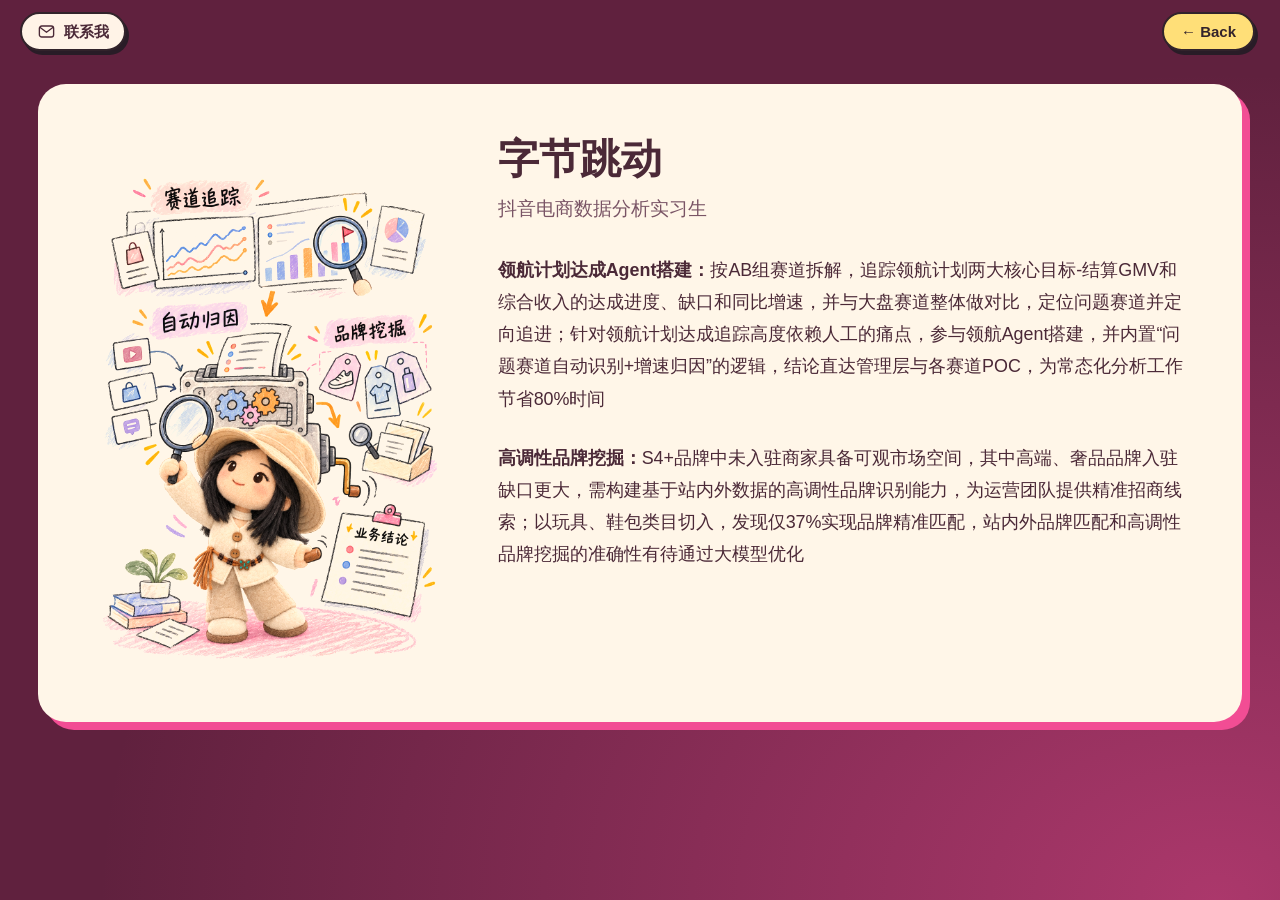
==== commit 49dcc807: "Publish portfolio from cf2079c26fef" ====
--- a/experience-bytedance.html
+++ b/experience-bytedance.html
@@ -1,9 +1,9 @@
 <!doctype html>
 <html lang="zh-CN"><head><meta charset="utf-8"><meta name="viewport" content="width=device-width, initial-scale=1"><meta name="theme-color" content="#1d2440"><meta name="description" content="王艺潞在字节跳动的实习经历：抖音电商 · 数据分析实习生。"><title>字节跳动 · 过往实习 · 王艺潞</title><link rel="stylesheet" href="styles.css"><link rel="stylesheet" href="opening.css"><link rel="stylesheet" href="internships.css"><link rel="stylesheet" href="experience-cards.css"><link rel="stylesheet" href="illustrations.css"><link rel="stylesheet" href="journey.css"><script src="app.js?v=pink-final" defer></script><link rel="stylesheet" href="pink-theme.css?v=detail-one-screen">
-  <link rel="stylesheet" href="contact.css?v=letters">
+  <link rel="stylesheet" href="contact.css?v=resume-download">
   <link rel="stylesheet" href="responsive.css">
-  <script src="contact.js?v=letters" defer></script>
-<link rel="stylesheet" href="detail-simple.css?v=resume-only">
+  <script src="contact.js?v=resume-download" defer></script>
+<link rel="stylesheet" href="detail-simple.css?v=side-by-side">
 </head>
 <body class="experience-detail-page" data-current-section="internships" data-company="byte"><a class="island-back" href="index.html#internships" aria-label="Back：返回实习总览">← Back</a><a class="skip-link" href="#main">跳到主要内容</a>
 <svg class="svg-library" xmlns="http://www.w3.org/2000/svg" aria-hidden="true"><defs>
@@ -17,7 +17,7 @@
     <symbol id="icon-briefcase" viewBox="0 0 100 100"><rect x="9" y="28" width="82" height="59" rx="12" fill="#f58540" stroke="#1d2440" stroke-width="5"/><path d="M34 27v-8q0-6 6-6h20q6 0 6 6v8M11 48q39 23 78 0" fill="none" stroke="#1d2440" stroke-width="5" stroke-linejoin="round"/><rect x="42" y="48" width="16" height="19" rx="4" fill="#f9fcf4" stroke="#1d2440" stroke-width="4"/></symbol>
   </defs></svg>
 
-<main id="main"><article class="detail-simple" aria-label="字节跳动实习经历"><figure><img src="assets/internship-illustrations/03-bytedance-portrait-v2.png" alt="毛绒艺潞追踪赛道、自动归因，并将分析转成业务结论" width="1024" height="1536" decoding="async"></figure><section class="detail-resume"><h1>字节跳动</h1><p class="detail-role">抖音电商数据分析实习生</p><ul>
+<main id="main"><article class="detail-simple" aria-label="字节跳动实习经历"><figure><img src="assets/internship-illustrations/03-bytedance-portrait-v2.png" alt="毛绒艺潞追踪赛道、自动归因，并将分析转成业务结论" width="1024" height="1536" decoding="async"></figure><section class="detail-resume"><header class="detail-heading"><h1>字节跳动</h1><p class="detail-role">抖音电商数据分析实习生</p></header><ul>
               <li><strong>领航计划达成Agent搭建：</strong>按AB组赛道拆解，追踪领航计划两大核心目标-结算GMV和综合收入的达成进度、缺口和同比增速，并与大盘赛道整体做对比，定位问题赛道并定向追进；针对领航计划达成追踪高度依赖人工的痛点，参与领航Agent搭建，并内置“问题赛道自动识别+增速归因”的逻辑，结论直达管理层与各赛道POC，为常态化分析工作节省80%时间</li>
               <li><strong>高调性品牌挖掘：</strong>S4+品牌中未入驻商家具备可观市场空间，其中高端、奢品品牌入驻缺口更大，需构建基于站内外数据的高调性品牌识别能力，为运营团队提供精准招商线索；以玩具、鞋包类目切入，发现仅37%实现品牌精准匹配，站内外品牌匹配和高调性品牌挖掘的准确性有待通过大模型优化</li>
             </ul></section></article></main></body></html>
--- a/journey.css
+++ b/journey.css
@@ -110,7 +110,6 @@
   line-height: 1.25;
 }
 #internships .journey-date span {
-  font-family: "Times New Roman", Times, serif;
   font-size: clamp(10px, 1.95vw, 16px);
   font-variant-numeric: tabular-nums;
   letter-spacing: .015em;
--- a/contact.css
+++ b/contact.css
@@ -69,3 +69,47 @@
 .contact-row dt { color: #795465; font-size: 13px; }
 .contact-row dd { margin: 0; font-weight: 700; overflow-wrap: anywhere; }
 .contact-row a:hover { text-decoration: underline; }
+
+.contact-letter { margin-top: 16px; border-top: 1px solid #e4bccc; padding-top: 12px; }
+.contact-letter summary { cursor: pointer; font-weight: 700; }
+.contact-letter-form { display: grid; gap: 12px; margin-top: 12px; }
+.contact-letter-form label[hidden] { display: none; }
+.contact-letter-form label { display: grid; gap: 4px; font-size: 14px; }
+.contact-letter-form input,
+.contact-letter-form textarea {
+  width: 100%;
+  min-width: 0;
+  box-sizing: border-box;
+  border: 1px solid #b78396;
+  border-radius: 10px;
+  padding: 8px 10px;
+  background: #fffdf8;
+  color: inherit;
+  font: inherit;
+}
+.contact-letter-form textarea { resize: vertical; }
+.contact-letter-form button {
+  justify-self: start;
+  border: 0;
+  border-radius: 22px;
+  padding: 8px 16px;
+  background: #753b55;
+  color: white;
+}
+.contact-letter-form button:disabled { opacity: .65; }
+.contact-letter-status { margin: 0; font-size: 14px; }
+.contact-letter-status:empty { display: none; }
+
+.contact-resume-download {
+  display: flex;
+  align-items: center;
+  justify-content: space-between;
+  margin-top: 14px;
+  padding: 10px 14px;
+  border: 1px solid #b78396;
+  border-radius: 12px;
+  background: #fffdf8;
+  color: #4b2937;
+  font-weight: 700;
+}
+.contact-resume-download:hover { background: #ffe0eb; }
--- a/detail-simple.css
+++ b/detail-simple.css
@@ -1,13 +1,71 @@
-/* Content-sized cards avoid empty full-height panels on tall screens. */
-body.experience-detail-page{padding:84px clamp(16px,3vw,48px) 32px;overflow-y:auto;height:auto;min-height:100dvh}
-.detail-simple{box-sizing:border-box;width:100%;max-width:1440px;margin-inline:auto;display:grid;grid-template-columns:minmax(220px,.8fr) minmax(0,1.5fr);align-items:center;gap:clamp(24px,4vw,64px);padding:clamp(24px,4vw,56px);background:#fff6e8;border-radius:28px;box-shadow:8px 8px 0 #f24d94;color:#4b2937}
-.detail-simple figure{margin:0;min-width:0;display:flex;justify-content:center}
-.detail-simple img{display:block;width:100%;height:auto;max-height:760px;object-fit:contain;border-radius:16px}
-.detail-resume{min-width:0;overflow-wrap:anywhere}
-.detail-resume h1{font-size:clamp(28px,3.2vw,48px);line-height:1.2;margin:0 0 12px}
-.detail-role{font-size:clamp(15px,1.5vw,21px);line-height:1.6;margin:0 0 24px;color:#795465}
-.detail-resume ul{padding:0;margin:0;list-style:none;display:grid;gap:clamp(18px,2.4vw,32px)}
-.detail-resume li{font-size:clamp(16px,1.65vw,23px);line-height:1.85}
-.detail-resume strong{font-weight:700}
-@media(max-width:760px){.detail-simple{grid-template-columns:1fr;gap:24px;padding:24px}.detail-simple img{width:min(100%,320px);max-height:420px}.detail-resume h1{font-size:28px}.detail-resume li{font-size:16px}}
-@media(max-width:380px){.detail-simple{padding:20px}.detail-simple img{max-height:340px}}
+body.experience-detail-page {
+  padding: 84px clamp(12px, 3vw, 48px) 32px;
+  overflow-y: auto;
+  height: auto;
+  min-height: 100dvh;
+}
+.detail-simple {
+  display: grid;
+  grid-template-columns: minmax(0, .68fr) minmax(0, 1.32fr);
+  align-items: start;
+  gap: clamp(18px, 4vw, 64px);
+  width: 100%;
+  max-width: 1320px;
+  margin-inline: auto;
+  padding: clamp(20px, 4vw, 56px);
+  background: #fff6e8;
+  border-radius: 28px;
+  box-shadow: 8px 8px 0 #f24d94;
+  color: #4b2937;
+  isolation: isolate;
+}
+.detail-simple figure {
+  display: flex;
+  justify-content: center;
+  min-width: 0;
+  margin: 0;
+  /* Lift the off-white paper to white so it blends into the card. */
+  mix-blend-mode: multiply;
+}
+.detail-simple img {
+  display: block;
+  width: min(100%, 420px);
+  height: auto;
+  max-height: 630px;
+  object-fit: contain;
+  filter: brightness(1.065);
+}
+.detail-resume { min-width: 0; overflow-wrap: anywhere; }
+.detail-resume h1 {
+  margin: 0 0 10px;
+  font-size: clamp(27px, 3.2vw, 45px);
+  line-height: 1.2;
+}
+.detail-role {
+  margin: 0;
+  color: #795465;
+  font-size: clamp(14px, 1.5vw, 20px);
+  line-height: 1.55;
+}
+.detail-resume ul {
+  display: grid;
+  gap: clamp(15px, 2.1vw, 28px);
+  margin: clamp(14px, 2.3vw, 30px) 0 0;
+  padding: 0;
+  list-style: none;
+}
+.detail-resume li { font-size: clamp(15px, 1.4vw, 20px); line-height: 1.8; }
+.detail-resume strong { font-weight: 700; }
+@media (max-width: 520px) {
+  .detail-simple {
+    grid-template-columns: minmax(0, .85fr) minmax(0, 1.15fr);
+    align-items: center;
+    gap: 15px 12px;
+    padding: 17px;
+  }
+  .detail-resume { display: contents; }
+  .detail-heading { min-width: 0; overflow-wrap: anywhere; }
+  .detail-resume h1 { margin-bottom: 6px; font-size: clamp(21px, 6.4vw, 27px); }
+  .detail-role { font-size: 13px; }
+  .detail-resume ul { grid-column: 1 / -1; margin-top: 0; }
+}
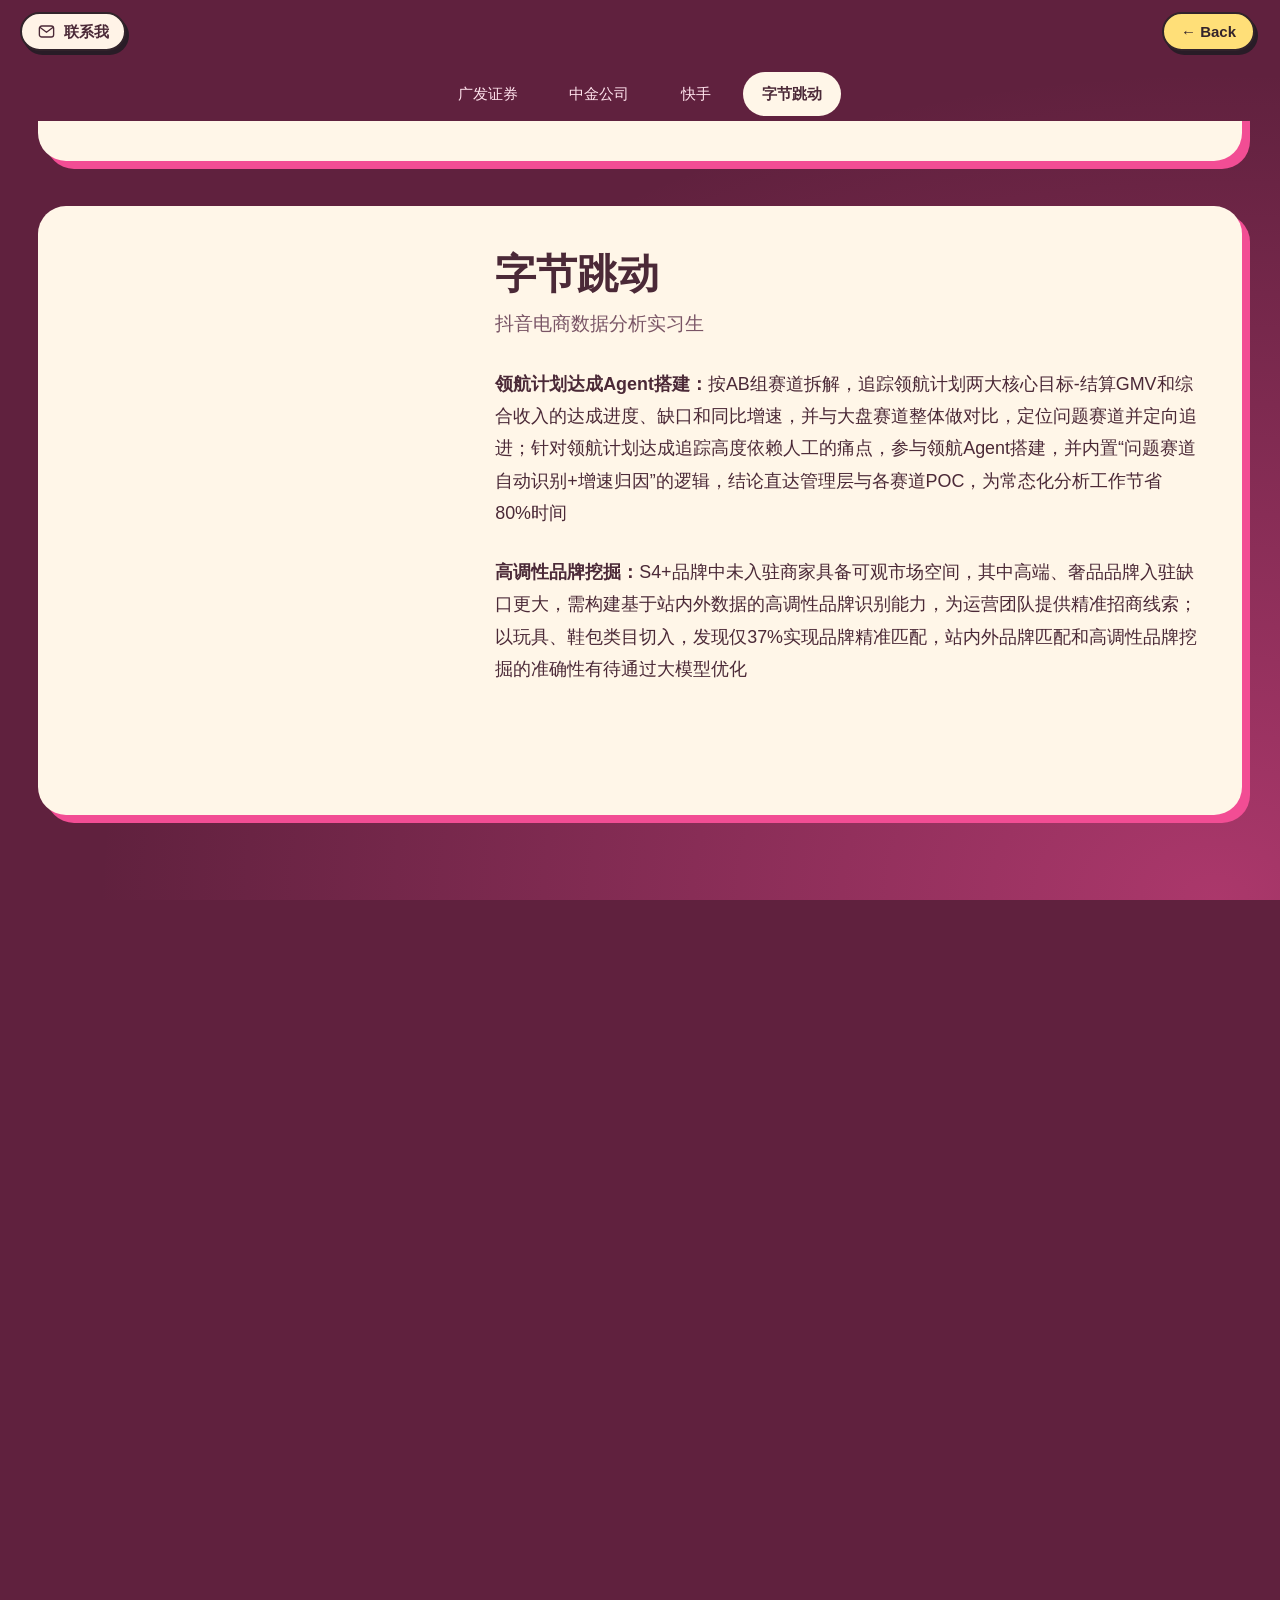
==== commit a99cca1c: "Publish portfolio from 1305d9d8f9cf" ====
--- a/experience-bytedance.html
+++ b/experience-bytedance.html
@@ -1,23 +1,10 @@
 <!doctype html>
-<html lang="zh-CN"><head><meta charset="utf-8"><meta name="viewport" content="width=device-width, initial-scale=1"><meta name="theme-color" content="#1d2440"><meta name="description" content="王艺潞在字节跳动的实习经历：抖音电商 · 数据分析实习生。"><title>字节跳动 · 过往实习 · 王艺潞</title><link rel="stylesheet" href="styles.css"><link rel="stylesheet" href="opening.css"><link rel="stylesheet" href="internships.css"><link rel="stylesheet" href="experience-cards.css"><link rel="stylesheet" href="illustrations.css"><link rel="stylesheet" href="journey.css"><script src="app.js?v=pink-final" defer></script><link rel="stylesheet" href="pink-theme.css?v=detail-one-screen">
-  <link rel="stylesheet" href="contact.css?v=resume-download">
-  <link rel="stylesheet" href="responsive.css">
-  <script src="contact.js?v=resume-download" defer></script>
-<link rel="stylesheet" href="detail-simple.css?v=side-by-side">
+<html lang="zh-CN">
+<head>
+  <meta charset="utf-8">
+  <meta name="viewport" content="width=device-width, initial-scale=1">
+  <meta http-equiv="refresh" content="0; url=experience.html#bytedance">
+  <title>字节跳动实习经历 · 王艺潞</title>
 </head>
-<body class="experience-detail-page" data-current-section="internships" data-company="byte"><a class="island-back" href="index.html#internships" aria-label="Back：返回实习总览">← Back</a><a class="skip-link" href="#main">跳到主要内容</a>
-<svg class="svg-library" xmlns="http://www.w3.org/2000/svg" aria-hidden="true"><defs>
-    <symbol id="curious-star" viewBox="0 0 310 310"><path d="m150 18 30 55 58-25-13 62 59 22-51 36 26 58-64-4-22 62-35-52-59 28 2-65-62-22 54-35-25-61 65 5Z" fill="#f58540" stroke="#f9fcf4" stroke-width="12" stroke-linejoin="round"/><g fill="#f9fcf4"><ellipse cx="119" cy="133" rx="22" ry="27"/><ellipse cx="180" cy="133" rx="22" ry="27"/></g><g class="sticker-pupils" fill="#1d2440"><ellipse cx="122" cy="136" rx="10" ry="15"/><ellipse cx="177" cy="136" rx="10" ry="15"/></g><path d="M122 181q28 28 57-3" fill="none" stroke="#1d2440" stroke-width="7" stroke-linecap="round"/><path d="m97 173 9 3m89-3 9-3" stroke="#ed6964" stroke-width="8" stroke-linecap="round"/></symbol>
-    <symbol id="icon-mail" viewBox="0 0 32 32"><rect x="5" y="8" width="22" height="17" rx="3"/><path d="m6 10 10 8 10-8"/></symbol>
-    <symbol id="icon-file" viewBox="0 0 32 32"><path d="M9 4h10l6 6v18H9Z"/><path d="M19 4v7h6M13 17h8m-8 5h8"/></symbol>
-    <symbol id="icon-idea" viewBox="0 0 100 100"><path d="M32 57C9 26 38 6 56 12c31 9 27 35 12 47l-5 13H40Z" fill="#f58540" stroke="#1d2440" stroke-width="5"/><path d="M40 78h24m-21 9h18M9 15l10 8M82 9l-7 12M86 44h12" stroke="#1d2440" stroke-width="5" stroke-linecap="round"/></symbol>
-    <symbol id="icon-build" viewBox="0 0 100 100"><rect x="10" y="12" width="80" height="62" rx="12" fill="#c8c4f3" stroke="#1d2440" stroke-width="5"/><path d="M15 28h70M27 20h1m9 0h1m9 0h1M40 82h20m-10-8v8" stroke="#1d2440" stroke-width="5" stroke-linecap="round"/><path d="m38 42-12 10 12 10m24-20 12 10-12 10" fill="none" stroke="#1d2440" stroke-width="5" stroke-linecap="round" stroke-linejoin="round"/></symbol>
-    <symbol id="icon-outside" viewBox="0 0 100 100"><circle cx="50" cy="50" r="37" fill="#ff9bb4" stroke="#1d2440" stroke-width="5"/><path d="m62 26-3 33-33 15 13-33Z" fill="#f9fcf4" stroke="#1d2440" stroke-width="4"/><circle cx="49" cy="50" r="5" fill="#1d2440"/></symbol>
-    <symbol id="icon-study" viewBox="0 0 100 100"><path d="M50 27Q29 13 10 24v57q21-10 40 4 21-14 40-4V24Q69 13 50 27Z" fill="#c8c4f3" stroke="#1d2440" stroke-width="5" stroke-linejoin="round"/><path d="M50 27v58M21 36l17 3M21 49l17 3m24-13 17-3M62 52l17-3" stroke="#1d2440" stroke-width="4" stroke-linecap="round"/></symbol>
-    <symbol id="icon-briefcase" viewBox="0 0 100 100"><rect x="9" y="28" width="82" height="59" rx="12" fill="#f58540" stroke="#1d2440" stroke-width="5"/><path d="M34 27v-8q0-6 6-6h20q6 0 6 6v8M11 48q39 23 78 0" fill="none" stroke="#1d2440" stroke-width="5" stroke-linejoin="round"/><rect x="42" y="48" width="16" height="19" rx="4" fill="#f9fcf4" stroke="#1d2440" stroke-width="4"/></symbol>
-  </defs></svg>
-
-<main id="main"><article class="detail-simple" aria-label="字节跳动实习经历"><figure><img src="assets/internship-illustrations/03-bytedance-portrait-v2.png" alt="毛绒艺潞追踪赛道、自动归因，并将分析转成业务结论" width="1024" height="1536" decoding="async"></figure><section class="detail-resume"><header class="detail-heading"><h1>字节跳动</h1><p class="detail-role">抖音电商数据分析实习生</p></header><ul>
-              <li><strong>领航计划达成Agent搭建：</strong>按AB组赛道拆解，追踪领航计划两大核心目标-结算GMV和综合收入的达成进度、缺口和同比增速，并与大盘赛道整体做对比，定位问题赛道并定向追进；针对领航计划达成追踪高度依赖人工的痛点，参与领航Agent搭建，并内置“问题赛道自动识别+增速归因”的逻辑，结论直达管理层与各赛道POC，为常态化分析工作节省80%时间</li>
-              <li><strong>高调性品牌挖掘：</strong>S4+品牌中未入驻商家具备可观市场空间，其中高端、奢品品牌入驻缺口更大，需构建基于站内外数据的高调性品牌识别能力，为运营团队提供精准招商线索；以玩具、鞋包类目切入，发现仅37%实现品牌精准匹配，站内外品牌匹配和高调性品牌挖掘的准确性有待通过大模型优化</li>
-            </ul></section></article></main></body></html>+<body><a href="experience.html#bytedance">打开字节跳动实习经历</a></body>
+</html>
